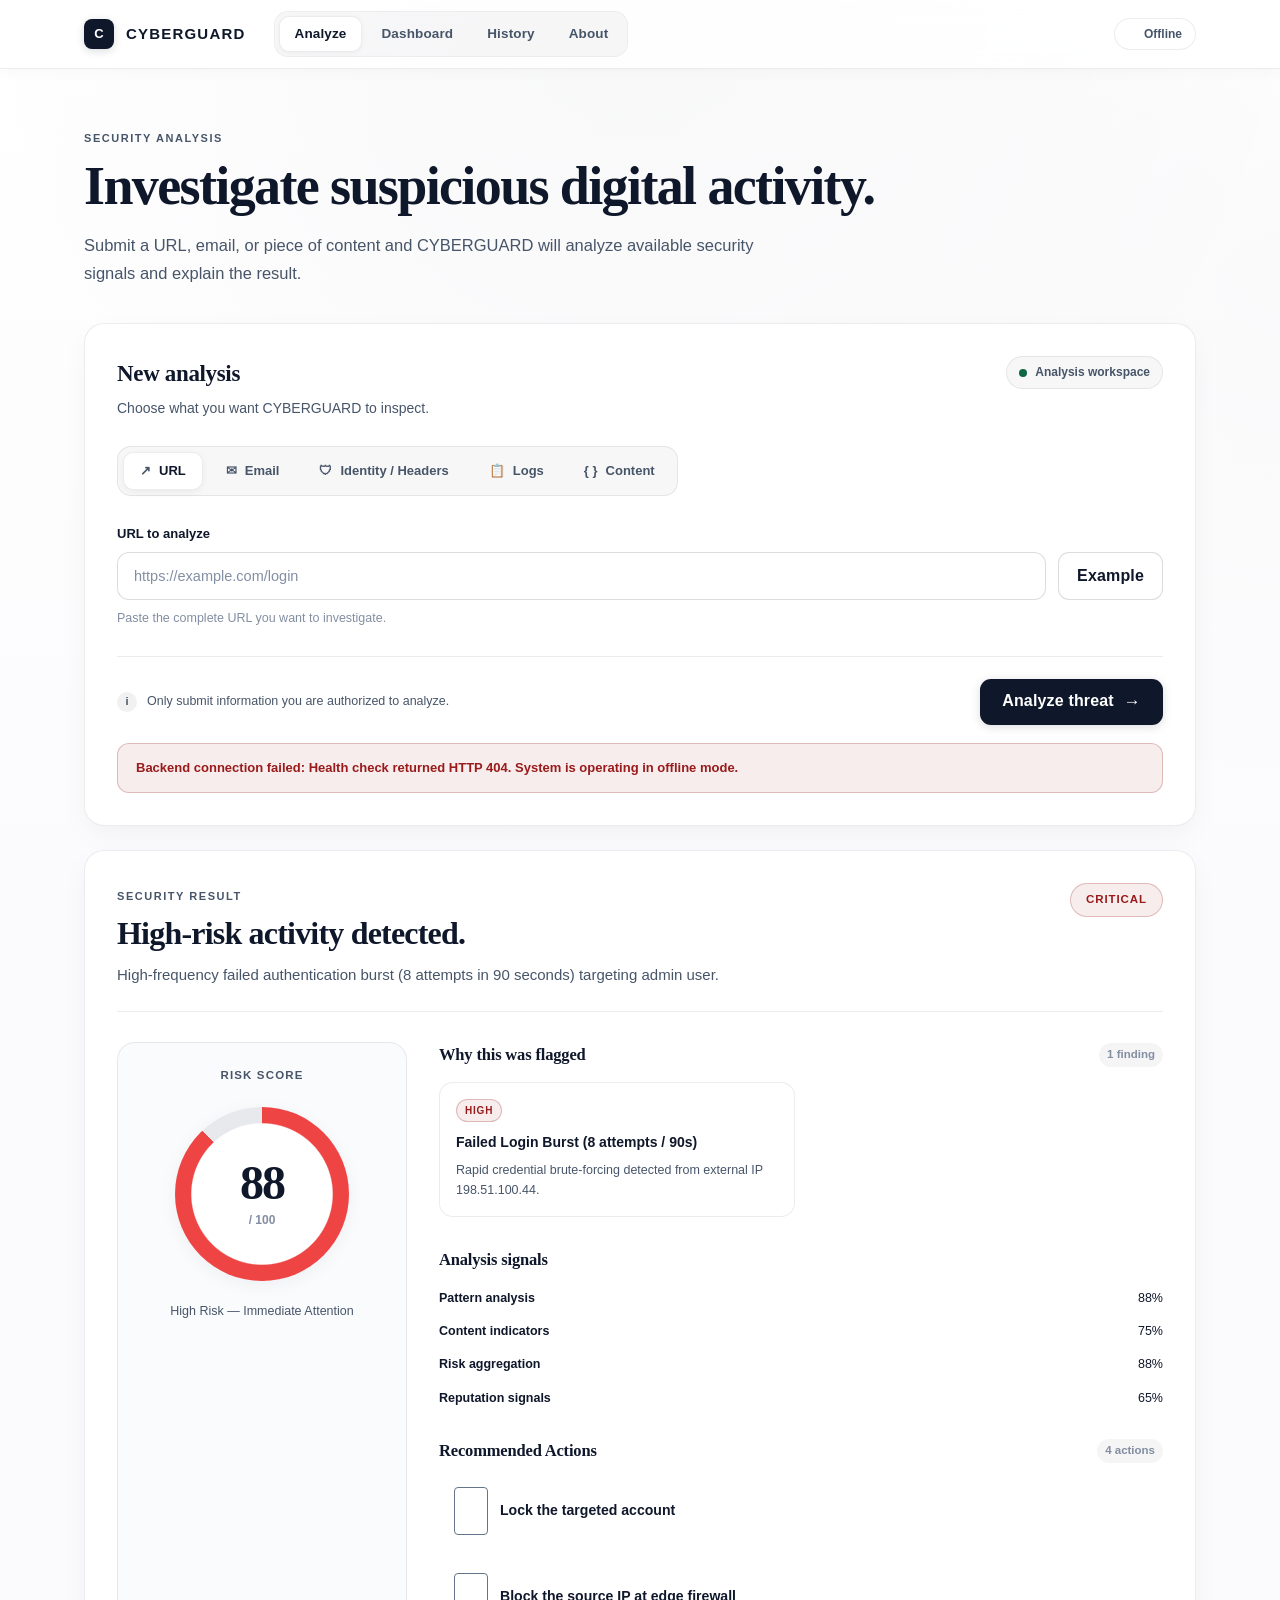
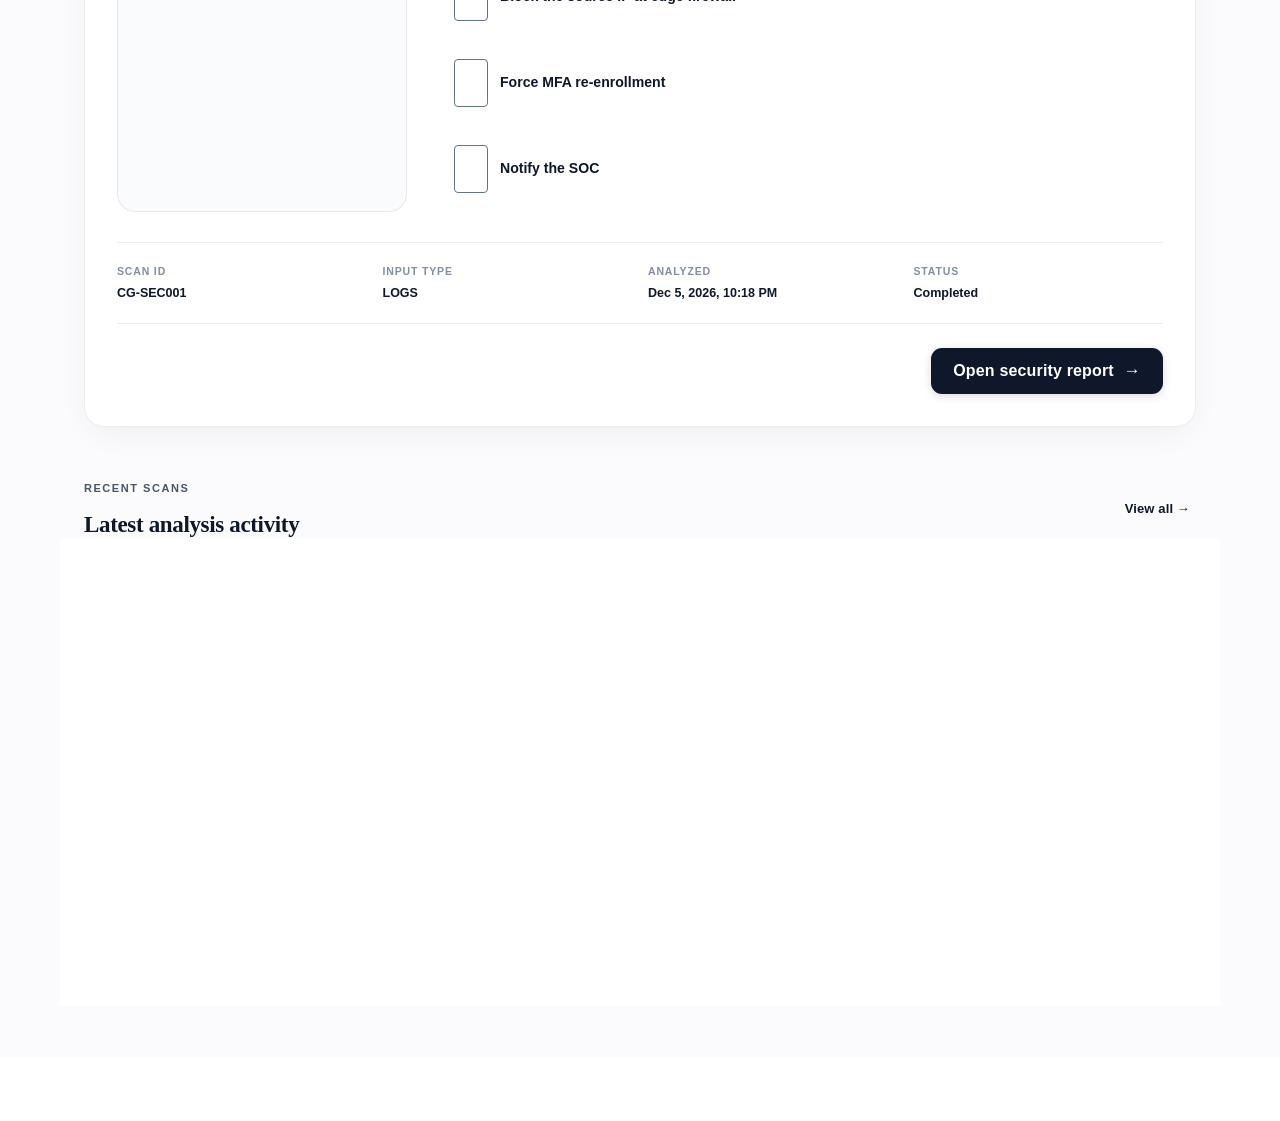
==== app/frontend/index.html @ dc45f5b2 "feat: expand command dashboard" ====
<!DOCTYPE html>
<html lang="en">
<head>
  <meta charset="UTF-8" />
  <meta name="viewport" content="width=device-width, initial-scale=1.0, viewport-fit=cover" />
  <meta
    name="description"
    content="CYBERGUARD - Analyze suspicious URLs, emails, and digital content."
  />
  <title>CYBERGUARD</title>
  <link rel="stylesheet" href="style.css" />
</head>

<body>
  <header class="topbar">
    <div class="topbar-inner">
      <button class="brand" data-view="analyze" type="button">
        <span class="brand-mark">C</span>
        <span>CYBERGUARD</span>
      </button>

      <nav class="nav">
        <button class="nav-link active" data-view="analyze" type="button">Analyze</button>
        <button class="nav-link" data-view="dashboard" type="button">Dashboard</button>
        <button class="nav-link" data-view="history" type="button">History</button>
        <button class="nav-link" data-view="about" type="button">About</button>
      </nav>

      <div class="system-state" id="connection-pill">
        <span class="state-dot" id="connection-dot"></span>
        <span id="connection-text">Online</span>
      </div>
    </div>
  </header>

  <main>
    <!-- ANALYZE VIEW -->
    <section id="view-analyze" class="view active-view">
      <div class="page-shell">

        <div class="intro">
          <div class="eyebrow">SECURITY ANALYSIS</div>
          <h1>Investigate suspicious digital activity.</h1>
          <p>
            Submit a URL, email, or piece of content and CYBERGUARD will
            analyze available security signals and explain the result.
          </p>
        </div>

        <section class="analysis-card">
          <div class="card-header">
            <div>
              <h2>New analysis</h2>
              <p>Choose what you want CYBERGUARD to inspect.</p>
            </div>

            <span class="secure-badge">
              <span class="mini-dot"></span>
              Analysis workspace
            </span>
          </div>

          <div class="mode-tabs" role="tablist" aria-label="Analysis modes">
            <button class="mode-tab active" data-mode="url" role="tab" aria-selected="true" aria-controls="panel-url" type="button" aria-label="URL analysis mode">
              <span class="tab-icon">↗</span>
              URL
            </button>

            <button class="mode-tab" data-mode="email" role="tab" aria-selected="false" aria-controls="panel-email" type="button" aria-label="Email analysis mode">
              <span class="tab-icon">✉</span>
              Email
            </button>

            <button class="mode-tab" data-mode="identity" role="tab" aria-selected="false" aria-controls="panel-identity" type="button" aria-label="Identity and headers analysis mode">
              <span class="tab-icon">🛡</span>
              Identity / Headers
            </button>

            <button class="mode-tab" data-mode="logs" role="tab" aria-selected="false" aria-controls="panel-logs" type="button" aria-label="Log analysis mode">
              <span class="tab-icon">📋</span>
              Logs
            </button>

            <button class="mode-tab" data-mode="content" role="tab" aria-selected="false" aria-controls="panel-content" type="button" aria-label="Content analysis mode">
              <span class="tab-icon">{ }</span>
              Content
            </button>
          </div>

          <!-- URL -->
          <div class="mode-panel active-panel" id="panel-url" role="tabpanel" aria-label="URL analysis panel">
            <label for="url-input">URL to analyze</label>
            <div class="input-row">
              <input
                id="url-input"
                type="url"
                placeholder="https://example.com/login"
                autocomplete="off"
              />
              <button id="sample-url" class="secondary-button" type="button" aria-label="Insert sample URL">
                Example
              </button>
            </div>
            <p class="field-help">
              Paste the complete URL you want to investigate.
            </p>
          </div>

          <!-- EMAIL -->
          <div class="mode-panel" id="panel-email" role="tabpanel" aria-label="Email analysis panel">
            <div class="form-grid">
              <div>
                <label for="email-sender">Sender</label>
                <input
                  id="email-sender"
                  type="text"
                  placeholder="sender@example.com"
                />
              </div>

              <div>
                <label for="email-subject">Subject</label>
                <input
                  id="email-subject"
                  type="text"
                  placeholder="Your account requires verification"
                />
              </div>
            </div>

            <div class="field-block">
              <label for="email-body">Email content</label>
              <textarea
                id="email-body"
                rows="9"
                placeholder="Paste the suspicious email content here..."
              ></textarea>
            </div>

            <p class="field-help">
              Do not submit sensitive information unless you are authorized to analyze it.
            </p>
          </div>

          <!-- IDENTITY / HEADERS -->
          <div class="mode-panel" id="panel-identity" role="tabpanel" aria-label="Identity and email header analysis panel">
            <div style="display: flex; justify-content: space-between; align-items: center; margin-bottom: 6px;">
              <label for="identity-input" style="margin: 0;">Raw Email Headers</label>
              <div style="display: flex; gap: 8px;">
                <button id="sample-identity-spoofed" class="secondary-button" style="padding: 4px 10px; font-size: 12px;" type="button">
                  Sample Spoofed
                </button>
                <button id="sample-identity-bec" class="secondary-button" style="padding: 4px 10px; font-size: 12px;" type="button">
                  Sample BEC
                </button>
              </div>
            </div>
            <textarea
              id="identity-input"
              rows="10"
              placeholder="Paste raw email header block (Received, Authentication-Results, From, Reply-To, etc.)..."
            ></textarea>
            <p class="field-help">
              Evaluates SPF/DKIM/DMARC alignment, display name spoofing, Reply-To diversion, free-webmail corporate roles, and relay hops.
            </p>
          </div>

          <!-- LOGS -->
          <div class="mode-panel" id="panel-logs" role="tabpanel" aria-label="Log analysis panel">
            <div style="display: flex; justify-content: space-between; align-items: center; margin-bottom: 6px;">
              <label for="logs-input" style="margin: 0;">Authentication or System Logs</label>
              <div style="display: flex; gap: 8px;">
                <button id="sample-logs-burst" class="secondary-button" style="padding: 4px 10px; font-size: 12px;" type="button">
                  Sample Failed Burst
                </button>
                <button id="sample-logs-spray" class="secondary-button" style="padding: 4px 10px; font-size: 12px;" type="button">
                  Sample Spray Attack
                </button>
              </div>
            </div>
            <textarea
              id="logs-input"
              rows="10"
              placeholder="Paste Linux auth.log lines, generic syslog, or structured JSON log events (up to 1MB)..."
            ></textarea>
            <p class="field-help">
              Detects brute-force bursts (>5 fails/5m), password spraying (>3 users/10m), impossible travel, off-hours access, new admin accounts, and SSH keys.
            </p>
          </div>

          <!-- CONTENT -->
          <div class="mode-panel" id="panel-content" role="tabpanel" aria-label="Content analysis panel">
            <label for="content-input">Content to analyze</label>
            <textarea
              id="content-input"
              rows="12"
              placeholder="Paste suspicious text, a message, or other content here..."
            ></textarea>
            <p class="field-help">
              CYBERGUARD evaluates content indicators, urgency, credentials, and embedded URLs.
            </p>
          </div>

          <div class="analysis-footer">
            <div class="privacy-note">
              <span class="privacy-icon">i</span>
              <span>Only submit information you are authorized to analyze.</span>
            </div>

            <button id="analyze-button" class="primary-button" type="button">
              <span>Analyze threat</span>
              <span class="button-arrow">→</span>
            </button>
          </div>

          <div id="error-box" class="error-box hidden"></div>
        </section>

        <!-- ANALYSIS PROGRESS -->
        <section id="progress-card" class="progress-card hidden">
          <div class="progress-header">
            <div>
              <div class="eyebrow">ANALYZING</div>
              <h2>CYBERGUARD is inspecting the input.</h2>
            </div>

            <span id="progress-time" class="progress-time">0.0s</span>
          </div>

          <div class="analysis-steps">
            <div class="analysis-step current" data-step="1">
              <span class="step-number">01</span>
              <div>
                <strong>Receive input</strong>
                <small>Preparing submitted data</small>
              </div>
              <span class="step-state">Working</span>
            </div>

            <div class="analysis-step" data-step="2">
              <span class="step-number">02</span>
              <div>
                <strong>Inspect signals</strong>
                <small>Checking available indicators</small>
              </div>
              <span class="step-state">Waiting</span>
            </div>

            <div class="analysis-step" data-step="3">
              <span class="step-number">03</span>
              <div>
                <strong>Assess risk</strong>
                <small>Combining analysis results</small>
              </div>
              <span class="step-state">Waiting</span>
            </div>

            <div class="analysis-step" data-step="4">
              <span class="step-number">04</span>
              <div>
                <strong>Prepare report</strong>
                <small>Generating the security summary</small>
              </div>
              <span class="step-state">Waiting</span>
            </div>
          </div>
        </section>

        <!-- RESULT -->
        <section id="result-card" class="result-card hidden">
          <div class="result-top">
            <div>
              <div class="eyebrow">SECURITY RESULT</div>
              <h2 id="result-title">Suspicious activity detected.</h2>
              <p id="result-summary"></p>
            </div>

            <div class="result-top-actions">
              <div id="result-badge" class="risk-badge"></div>
              <button id="export-report-btn" class="export-report-button hidden" type="button" title="Export one-page narrative report as .txt">
                <svg width="14" height="14" viewBox="0 0 24 24" fill="none" stroke="currentColor" stroke-width="2" stroke-linecap="round" stroke-linejoin="round" aria-hidden="true">
                  <path d="M21 15v4a2 2 0 0 1-2 2H5a2 2 0 0 1-2-2v-4"></path>
                  <polyline points="7 10 12 15 17 10"></polyline>
                  <line x1="12" y1="15" x2="12" y2="3"></line>
                </svg>
                <span>Export Report</span>
              </button>
            </div>
          </div>

          <div class="result-grid">
            <div class="score-panel">
              <div class="score-label">Risk score</div>

              <div class="score-ring" id="score-ring">
                <div class="score-center">
                  <strong id="result-score">0</strong>
                  <span>/ 100</span>
                </div>
              </div>

              <div class="score-caption" id="score-caption">
                Assessment generated from available signals.
              </div>
            </div>

            <div class="result-details">
              <div class="detail-section">
                <div class="section-heading">
                  <h3>Why this was flagged</h3>
                  <span id="finding-count">0 findings</span>
                </div>

                <div id="findings-list" class="findings-list"></div>
              </div>

              <div class="detail-section">
                <div class="section-heading">
                  <h3>Analysis signals</h3>
                </div>

                <div id="signals-list" class="signals-list"></div>
              </div>

              <!-- RESPONSE RECOMMENDATIONS PANEL -->
              <div class="detail-section response-recommendations-section">
                <div class="section-heading">
                  <h3>Recommended Actions</h3>
                  <span id="recommendations-count" class="pill-count">0 actions</span>
                </div>
                <div id="recommendations-list" class="recommendations-list"></div>
              </div>
            </div>
          </div>

          <div class="report-meta">
            <div>
              <span>Scan ID</span>
              <strong id="result-id">-</strong>
            </div>

            <div>
              <span>Input type</span>
              <strong id="result-type">-</strong>
            </div>

            <div>
              <span>Analyzed</span>
              <strong id="result-time">-</strong>
            </div>

            <div>
              <span>Status</span>
              <strong>Completed</strong>
            </div>
          </div>

          <div class="result-actions">
            <button id="new-analysis" class="secondary-button large-button" type="button">
              Analyze another
            </button>

            <button id="open-report" class="primary-button large-button" type="button">
              Open security report
              <span class="button-arrow">→</span>
            </button>
          </div>
        </section>

        <!-- REPORT -->
        <section id="report-card" class="report-card hidden">
          <div class="report-header">
            <div>
              <div class="eyebrow">SECURITY REPORT</div>
              <h2 id="report-heading">Analysis report</h2>
            </div>

            <div class="report-header-actions">
              <button id="close-report" class="secondary-button" type="button">
                Back to result
              </button>
              <button id="export-report-from-card" class="export-report-button" type="button" title="Download one-page report as .txt">
                <svg width="14" height="14" viewBox="0 0 24 24" fill="none" stroke="currentColor" stroke-width="2" stroke-linecap="round" stroke-linejoin="round" aria-hidden="true">
                  <path d="M21 15v4a2 2 0 0 1-2 2H5a2 2 0 0 1-2-2v-4"></path>
                  <polyline points="7 10 12 15 17 10"></polyline>
                  <line x1="12" y1="15" x2="12" y2="3"></line>
                </svg>
                <span>Export Report</span>
              </button>
            </div>
          </div>

          <div id="narrative-report-card" class="narrative-card hidden">
            <div class="narrative-card-header">
              <div>
                <div class="eyebrow">EXECUTIVE SUMMARY</div>
                <h3 class="narrative-title">One-Page Narrative Report</h3>
              </div>
              <span id="narrative-generated-by" class="provider-badge">AI Generated</span>
            </div>
            <pre id="narrative-report-body" class="narrative-body"></pre>
          </div>

          <div class="report-summary">
            <div class="report-status">
              <span id="report-status-dot"></span>
              <div>
                <strong id="report-classification">Suspicious</strong>
                <span id="report-status-text">Review the findings below.</span>
              </div>
            </div>

            <div class="report-score">
              <span>Risk score</span>
              <strong id="report-score">0 / 100</strong>
            </div>
          </div>

          <div class="report-content-grid">
            <div>
              <h3>Input under investigation</h3>
              <div id="report-target" class="target-box"></div>
            </div>

            <div>
              <h3>Security summary</h3>
              <p id="report-explanation" class="report-paragraph"></p>
            </div>
          </div>

          <div>
            <h3>Evidence</h3>
            <div id="report-evidence" class="report-evidence"></div>
          </div>

          <div>
            <h3>Scan details</h3>
            <div class="details-table">
              <div><span>Scan ID</span><strong id="report-id">-</strong></div>
              <div><span>Type</span><strong id="report-type">-</strong></div>
              <div><span>Time</span><strong id="report-time">-</strong></div>
              <div><span>Classification</span><strong id="report-classification-2">-</strong></div>
            </div>
          </div>
        </section>

        <!-- RECENT SCANS -->
        <section class="recent-section">
          <div class="section-heading">
            <div>
              <div class="eyebrow">RECENT SCANS</div>
              <h2>Latest analysis activity</h2>
            </div>

            <button class="text-button" data-view="history" type="button">
              View all →
            </button>
          </div>

          <div id="recent-scans" class="recent-list"></div>
        </section>

      </div>
    </section>

    <!-- COMMAND DASHBOARD VIEW -->
    <section id="view-dashboard" class="view">
      <div class="page-shell">
        <div class="intro">
          <div class="eyebrow">COMMAND CENTER</div>
          <h1>Security Operations & Command Dashboard</h1>
          <p>
            Real-time multi-vector telemetry, threat severity distribution, attack timeline, frequently targeted enterprise assets, and incident triage.
          </p>
        </div>

        <div id="dash-container" class="dash-container"></div>
      </div>
    </section>

    <!-- HISTORY VIEW -->
    <section id="view-history" class="view">
      <div class="page-shell">
        <div class="intro compact-intro">
          <div class="eyebrow">HISTORY</div>
          <h1>Previous security scans.</h1>
          <p>
            Review past analysis results and reopen individual security reports.
          </p>
        </div>

        <section class="history-card">
          <div class="history-toolbar">
            <div class="history-filters">
              <button class="filter-button active" data-filter="all" type="button">All</button>
              <button class="filter-button" data-filter="safe" type="button">Safe</button>
              <button class="filter-button" data-filter="suspicious" type="button">Suspicious</button>
              <button class="filter-button" data-filter="high" type="button">High risk</button>
            </div>
          </div>

          <div id="history-list" class="history-list"></div>
        </section>
      </div>
    </section>

    <!-- ABOUT VIEW -->
    <section id="view-about" class="view">
      <div class="page-shell">
        <div class="intro compact-intro">
          <div class="eyebrow">ABOUT CYBERGUARD</div>
          <h1>A practical interface for security analysis.</h1>
          <p>
            CYBERGUARD is designed to bring multiple security signals into one
            understandable analysis workflow.
          </p>
        </div>

        <section class="about-grid">
          <article class="about-card">
            <div class="about-number">01</div>
            <h2>Analyze</h2>
            <p>
              Submit a suspicious URL, email, or piece of digital content
              through the analysis workspace.
            </p>
          </article>

          <article class="about-card">
            <div class="about-number">02</div>
            <h2>Understand</h2>
            <p>
              Review the risk score, classification, findings, and supporting
              evidence instead of receiving a black-box verdict.
            </p>
          </article>

          <article class="about-card">
            <div class="about-number">03</div>
            <h2>Investigate</h2>
            <p>
              Open previous scans and security reports as the system grows
              toward richer threat intelligence and impersonation analysis.
            </p>
          </article>
        </section>

        <section class="architecture-card">
          <div>
            <div class="eyebrow">DESIGNED FOR EXTENSION</div>
            <h2>The frontend stays independent from the detection engine.</h2>
            <p>
              This interface is designed to consume structured analysis results
              from an API. Detection logic can evolve without rebuilding the UI.
            </p>
          </div>

          <div class="flow">
            <span>User</span>
            <b>→</b>
            <span>Frontend</span>
            <b>→</b>
            <span>API</span>
            <b>→</b>
            <span>Detection</span>
            <b>→</b>
            <span>Result</span>
          </div>
        </section>

        <section class="architecture-card" style="margin-top: 16px;">
          <div>
            <div class="eyebrow">RESOURCES & DEPLOYMENT LINKS</div>
            <h2>Live System & Deployment Access</h2>
            <p>
              Explore the source code, live GitHub Pages interface, local AI server endpoints, and interactive documentation.
            </p>
          </div>

          <div style="display: flex; flex-wrap: wrap; gap: 12px; margin-top: 20px;">
            <a href="https://github.com/ombharati/CYBERGUARD" target="_blank" rel="noopener noreferrer" class="primary-button" style="text-decoration: none;">
              <span>⭐ GitHub Repository</span>
            </a>
            <a href="https://ombharati.github.io/CYBERGUARD/" target="_blank" rel="noopener noreferrer" class="secondary-button" style="text-decoration: none; display: inline-flex; align-items: center; gap: 8px;">
              <span>🌐 GitHub Pages App</span>
            </a>
            <a href="https://apart-season-gods-stopping.trycloudflare.com" target="_blank" rel="noopener noreferrer" class="secondary-button" style="text-decoration: none; display: inline-flex; align-items: center; gap: 8px;">
              <span>⚡ Live AI Server Subdomain</span>
            </a>
            <a href="http://localhost:8000/docs" target="_blank" rel="noopener noreferrer" class="secondary-button" style="text-decoration: none; display: inline-flex; align-items: center; gap: 8px;">
              <span>📖 API Docs (Swagger)</span>
            </a>
          </div>
        </section>
      </div>
    </section>
  </main>

  <footer class="footer">
    <div class="footer-inner">
      <span>CYBERGUARD</span>
      <span>Security analysis interface</span>
    </div>
  </footer>

  <script src="js/store.js"></script>
  <script src="js/dashboard.js"></script>
  <script src="js/render.js"></script>
  <script src="js/scheduler.js"></script>
  <script src="script.js"></script>
</body>
</html>
---- app/frontend/style.css ----
/* ==========================================================================
   CYBERGUARD — Editorial Light Glassmorphism Design System
   White Background · Crisp Black Typography · Serif Headings · Frosted Glass
   ========================================================================== */

:root {
  /* Crisp Light Palette */
  --bg: #fbfbfd;
  --bg-subtle: #f3f4f8;
  --surface: rgba(255, 255, 255, 0.84);
  --surface-hover: rgba(255, 255, 255, 0.96);
  --surface-soft: rgba(244, 246, 250, 0.75);
  --surface-muted: rgba(235, 238, 245, 0.65);

  /* High-Contrast Black & Charcoal Typography */
  --text: #0f172a;
  --text-soft: #475569;
  --text-muted: #838ea2;

  /* Refined Glass Borders & Highlights */
  --border: rgba(15, 23, 42, 0.08);
  --border-strong: rgba(15, 23, 42, 0.15);
  --border-highlight: rgba(255, 255, 255, 0.95);

  /* Primary Brand: Crisp Obsidian / Charcoal */
  --primary: #0f172a;
  --primary-hover: #1e293b;
  --primary-soft: rgba(15, 23, 42, 0.05);

  /* Restrained, Dignified Security Tiers — WCAG AA (>= 4.5:1) compliant */
  --safe: #0f6844;
  --safe-soft: rgba(15, 104, 68, 0.08);
  --safe-border: rgba(15, 104, 68, 0.25);

  --warning: #854d0e;
  --warning-soft: rgba(133, 77, 14, 0.08);
  --warning-border: rgba(133, 77, 14, 0.25);

  --danger: #991b1b;
  --danger-soft: rgba(153, 27, 27, 0.08);
  --danger-border: rgba(153, 27, 27, 0.25);

  /* Glassmorphism & Shadow Tokens */
  --glass-blur: 18px;
  --shadow-sm: 0 4px 16px rgba(15, 23, 42, 0.03), inset 0 1px 0 var(--border-highlight);
  --shadow-md: 0 10px 30px -4px rgba(15, 23, 42, 0.05), 0 2px 6px -1px rgba(15, 23, 42, 0.02), inset 0 1px 0 var(--border-highlight);
  --shadow-lg: 0 20px 45px -8px rgba(15, 23, 42, 0.08), 0 4px 12px -2px rgba(15, 23, 42, 0.03), inset 0 1px 0 var(--border-highlight);

  --radius-sm: 8px;
  --radius-md: 14px;
  --radius-lg: 20px;
  --radius-pill: 9999px;

  --max-width: 1160px;

  /* Typography Stacks */
  --font-serif: "Newsreader", "Charter", "Georgia", "Cambria", "Times New Roman", Times, serif;
  --font-sans: Inter, -apple-system, BlinkMacSystemFont, "Segoe UI", Roboto, sans-serif;
  --font-mono: "SFMono-Regular", Consolas, "Liberation Mono", Menlo, Courier, monospace;
}

/* --------------------------------------------------------------------------
   RESET & FOUNDATIONS
   -------------------------------------------------------------------------- */

* {
  box-sizing: border-box;
}

html {
  scroll-behavior: smooth;
  color-scheme: light;
}

body {
  margin: 0;
  min-height: 100vh;
  background-color: var(--bg);
  background-image:
    radial-gradient(circle at 50% -5%, rgba(15, 23, 42, 0.03) 0%, transparent 60%),
    radial-gradient(circle at 100% 30%, rgba(15, 23, 42, 0.015) 0%, transparent 40%),
    linear-gradient(180deg, #ffffff 0%, #fbfbfd 100%);
  background-attachment: fixed;
  color: var(--text);
  font-family: var(--font-sans);
  line-height: 1.55;
  -webkit-font-smoothing: antialiased;
  -moz-osx-font-smoothing: grayscale;
}

/* Subtle Light Scrollbar */
::-webkit-scrollbar {
  width: 8px;
  height: 8px;
}

::-webkit-scrollbar-track {
  background: var(--bg);
}

::-webkit-scrollbar-thumb {
  background: rgba(15, 23, 42, 0.15);
  border-radius: var(--radius-pill);
}

::-webkit-scrollbar-thumb:hover {
  background: rgba(15, 23, 42, 0.28);
}

button,
input,
textarea {
  font: inherit;
  color: inherit;
}

button {
  cursor: pointer;
}

button:disabled {
  cursor: not-allowed;
  opacity: 0.6;
}

.hidden {
  display: none !important;
}

/* --------------------------------------------------------------------------
   HEADER & TOPBAR (FROSTED GLASS NAVIGATION)
   -------------------------------------------------------------------------- */

.topbar {
  position: sticky;
  top: 0;
  z-index: 100;
  background: rgba(255, 255, 255, 0.82);
  border-bottom: 1px solid var(--border);
  backdrop-filter: blur(var(--glass-blur));
  -webkit-backdrop-filter: blur(var(--glass-blur));
  box-shadow: 0 2px 14px rgba(15, 23, 42, 0.03);
  transition: border-color 0.2s ease, background 0.2s ease;
}

.topbar-inner {
  max-width: var(--max-width);
  height: 68px;
  margin: 0 auto;
  padding: 0 24px;
  display: flex;
  align-items: center;
  gap: 28px;
}

.brand {
  display: inline-flex;
  align-items: center;
  gap: 12px;
  border: 0;
  background: transparent;
  padding: 0;
  color: var(--text);
  font-weight: 800;
  letter-spacing: 0.08em;
  font-size: 15px;
  transition: transform 0.2s ease, opacity 0.2s ease;
}

.brand:hover {
  transform: translateY(-1px);
}

.brand-mark {
  width: 30px;
  height: 30px;
  display: grid;
  place-items: center;
  border-radius: 8px;
  background: #0f172a;
  color: #ffffff;
  font-size: 13px;
  font-weight: 900;
  letter-spacing: 0;
  box-shadow: 0 2px 8px rgba(15, 23, 42, 0.15);
}

.nav {
  display: flex;
  align-items: center;
  gap: 4px;
  background: rgba(15, 23, 42, 0.03);
  padding: 4px;
  border-radius: var(--radius-md);
  border: 1px solid rgba(15, 23, 42, 0.04);
}

.nav-link {
  border: 0;
  background: transparent;
  color: var(--text-soft);
  padding: 7px 15px;
  border-radius: 10px;
  font-size: 13.5px;
  font-weight: 600;
  letter-spacing: 0.01em;
  transition: background 0.2s ease, color 0.2s ease, box-shadow 0.2s ease;
}

.nav-link:hover {
  background: rgba(255, 255, 255, 0.6);
  color: var(--text);
}

.nav-link.active {
  background: #ffffff;
  color: var(--text);
  border: 1px solid var(--border);
  box-shadow: 0 1px 4px rgba(15, 23, 42, 0.05);
}

.system-state {
  margin-left: auto;
  display: inline-flex;
  align-items: center;
  gap: 8px;
  padding: 6px 13px;
  border-radius: var(--radius-pill);
  border: 1px solid var(--border);
  background: rgba(255, 255, 255, 0.7);
  backdrop-filter: blur(8px);
  color: var(--text-soft);
  font-size: 12px;
  font-weight: 600;
}

.state-dot,
.mini-dot {
  width: 8px;
  height: 8px;
  border-radius: 50%;
  background: var(--safe);
  transition: background-color 0.2s ease;
}

.state-dot.online {
  background: var(--safe);
}

.state-dot.reconnecting {
  background: var(--warning);
}

.state-dot.offline {
  background: var(--high);
}

/* --------------------------------------------------------------------------
   PAGE SHELL & EDITORIAL TYPOGRAPHY
   -------------------------------------------------------------------------- */

.page-shell {
  max-width: var(--max-width);
  margin: 0 auto;
  padding: 56px 24px 80px;
}

.intro {
  max-width: 800px;
  margin-bottom: 36px;
  animation: fadeSlideDown 0.35s ease-out;
}

.compact-intro {
  margin-bottom: 28px;
}

.eyebrow {
  margin-bottom: 10px;
  color: var(--text-soft);
  font-size: 11px;
  font-weight: 800;
  letter-spacing: 0.14em;
  text-transform: uppercase;
  display: inline-flex;
  align-items: center;
  gap: 6px;
}

.intro h1 {
  margin: 0;
  color: var(--text);
  font-family: var(--font-serif);
  font-size: clamp(34px, 4.8vw, 54px);
  line-height: 1.08;
  letter-spacing: -0.03em;
  font-weight: 700;
}

.intro p {
  max-width: 720px;
  margin: 16px 0 0;
  color: var(--text-soft);
  font-size: 16.5px;
  line-height: 1.7;
  font-weight: 400;
}

/* --------------------------------------------------------------------------
   GLASSMORPHISM CONTAINER CARDS (FROSTED WHITE GLASS)
   -------------------------------------------------------------------------- */

.analysis-card,
.progress-card,
.result-card,
.report-card,
.history-card,
.about-card,
.architecture-card {
  position: relative;
  background: var(--surface);
  border: 1px solid var(--border);
  border-radius: var(--radius-lg);
  box-shadow: var(--shadow-md);
  backdrop-filter: blur(var(--glass-blur));
  -webkit-backdrop-filter: blur(var(--glass-blur));
  overflow: hidden;
  transition: border-color 0.2s ease, box-shadow 0.2s ease, transform 0.2s ease;
}

.analysis-card::before,
.progress-card::before,
.result-card::before,
.report-card::before,
.history-card::before,
.architecture-card::before {
  content: "";
  position: absolute;
  top: 0;
  left: 0;
  right: 0;
  height: 1px;
  background: linear-gradient(90deg, transparent 0%, rgba(255, 255, 255, 0.95) 50%, transparent 100%);
  pointer-events: none;
}

.analysis-card {
  padding: 32px;
  animation: cardEntrance 0.3s ease-out;
}

.card-header,
.progress-header,
.report-header,
.section-heading {
  display: flex;
  align-items: flex-start;
  justify-content: space-between;
  gap: 20px;
}

.card-header h2,
.progress-header h2,
.report-header h2,
.recent-section h2,
.history-card h2,
.about-card h2,
.architecture-card h2 {
  margin: 0;
  font-family: var(--font-serif);
  font-size: 23px;
  font-weight: 700;
  letter-spacing: -0.015em;
  color: var(--text);
}

.card-header p {
  margin: 6px 0 0;
  color: var(--text-soft);
  font-size: 14px;
}

.secure-badge {
  display: inline-flex;
  align-items: center;
  gap: 8px;
  padding: 6px 12px;
  border: 1px solid var(--border);
  border-radius: var(--radius-pill);
  background: rgba(15, 23, 42, 0.03);
  color: var(--text-soft);
  font-size: 12px;
  font-weight: 600;
}

/* --------------------------------------------------------------------------
   MODE TABS (URL, EMAIL, CONTENT)
   -------------------------------------------------------------------------- */

.mode-tabs {
  display: flex;
  gap: 6px;
  margin-top: 26px;
  padding: 5px;
  width: fit-content;
  border: 1px solid var(--border);
  border-radius: var(--radius-md);
  background: rgba(15, 23, 42, 0.03);
  backdrop-filter: blur(10px);
}

.mode-tab {
  display: inline-flex;
  align-items: center;
  gap: 8px;
  border: 1px solid transparent;
  border-radius: 10px;
  background: transparent;
  padding: 8px 16px;
  color: var(--text-soft);
  font-size: 13px;
  font-weight: 650;
  transition: color 0.18s ease, background 0.18s ease, border-color 0.18s ease;
}

.mode-tab:hover {
  color: var(--text);
  background: rgba(255, 255, 255, 0.6);
}

.mode-tab.active {
  background: #ffffff;
  border-color: var(--border);
  color: var(--text);
  box-shadow: 0 2px 8px rgba(15, 23, 42, 0.06);
}

.tab-icon {
  font-size: 13px;
  color: var(--text-soft);
  font-weight: 800;
}

/* --------------------------------------------------------------------------
   FORM INPUTS & CONTROLS
   -------------------------------------------------------------------------- */

.mode-panel {
  display: none;
  padding-top: 28px;
}

.mode-panel.active-panel {
  display: block;
  animation: fadeIn 0.25s ease-out;
}

label {
  display: block;
  margin-bottom: 8px;
  color: var(--text);
  font-size: 13px;
  font-weight: 700;
}

input,
textarea {
  width: 100%;
  border: 1px solid var(--border-strong);
  border-radius: 12px;
  background: rgba(255, 255, 255, 0.9);
  color: var(--text);
  outline: none;
  font-family: inherit;
  transition:
    border-color 0.2s ease,
    box-shadow 0.2s ease,
    background 0.2s ease;
}

input {
  min-height: 48px;
  padding: 0 16px;
  font-size: 14.5px;
}

textarea {
  padding: 14px 16px;
  resize: vertical;
  font-size: 14px;
  line-height: 1.65;
}

input::placeholder,
textarea::placeholder {
  color: var(--text-muted);
}

input:focus,
textarea:focus {
  background: #ffffff;
  border-color: #0f172a;
  box-shadow: 0 0 0 3px rgba(15, 23, 42, 0.08);
}

.input-row {
  display: flex;
  gap: 12px;
}

.input-row input {
  flex: 1;
}

.field-help {
  margin: 9px 0 0;
  color: var(--text-muted);
  font-size: 12.5px;
  line-height: 1.5;
}

.form-grid {
  display: grid;
  grid-template-columns: 1fr 1fr;
  gap: 16px;
}

.field-block {
  margin-top: 18px;
}

/* --------------------------------------------------------------------------
   BUTTONS (CRISP SOLID BLACK & GLASS SECONDARY)
   -------------------------------------------------------------------------- */

.primary-button,
.secondary-button,
.text-button {
  border: 0;
  font-weight: 700;
  letter-spacing: 0.01em;
  transition:
    transform 0.18s ease,
    background 0.2s ease,
    box-shadow 0.2s ease,
    border-color 0.2s ease;
}

.primary-button {
  display: inline-flex;
  align-items: center;
  justify-content: center;
  gap: 10px;
  min-height: 46px;
  padding: 0 22px;
  border-radius: 11px;
  background: #0f172a;
  color: #ffffff;
  box-shadow: 0 2px 10px rgba(15, 23, 42, 0.15);
}

.primary-button:hover {
  background: #1e293b;
  transform: translateY(-1px);
  box-shadow: 0 6px 18px rgba(15, 23, 42, 0.2);
}

.primary-button:active {
  transform: translateY(0);
}

.secondary-button {
  display: inline-flex;
  align-items: center;
  justify-content: center;
  gap: 8px;
  min-height: 46px;
  padding: 0 18px;
  border: 1px solid var(--border-strong);
  border-radius: 11px;
  background: rgba(255, 255, 255, 0.8);
  color: var(--text);
  backdrop-filter: blur(8px);
}

.secondary-button:hover {
  background: #ffffff;
  border-color: rgba(15, 23, 42, 0.25);
  box-shadow: 0 2px 8px rgba(15, 23, 42, 0.05);
}

.secondary-button:active {
  transform: translateY(0);
}

.large-button {
  min-width: 180px;
}

.text-button {
  padding: 4px 6px;
  background: transparent;
  color: var(--text);
  font-size: 13px;
  font-weight: 700;
}

.text-button:hover {
  text-decoration: underline;
}

.button-arrow {
  font-size: 17px;
  transition: transform 0.2s ease;
}

.primary-button:hover .button-arrow {
  transform: translateX(3px);
}

/* --------------------------------------------------------------------------
   ANALYSIS CARD FOOTER & NOTIFICATIONS
   -------------------------------------------------------------------------- */

.analysis-footer {
  display: flex;
  align-items: center;
  justify-content: space-between;
  gap: 20px;
  margin-top: 28px;
  padding-top: 22px;
  border-top: 1px solid var(--border);
}

.privacy-note {
  display: flex;
  align-items: center;
  gap: 10px;
  color: var(--text-soft);
  font-size: 12.5px;
}

.privacy-icon {
  width: 20px;
  height: 20px;
  display: grid;
  place-items: center;
  border-radius: 50%;
  background: rgba(15, 23, 42, 0.06);
  color: var(--text-soft);
  font-size: 11px;
  font-weight: 800;
}

.error-box {
  margin-top: 18px;
  padding: 14px 18px;
  border: 1px solid var(--danger-border);
  border-radius: 12px;
  background: var(--danger-soft);
  color: var(--danger);
  font-size: 13px;
  font-weight: 600;
}

/* --------------------------------------------------------------------------
   PROGRESS CARD (LIVE SCANNING)
   -------------------------------------------------------------------------- */

.progress-card {
  margin-top: 24px;
  padding: 28px;
  animation: cardEntrance 0.3s ease-out;
}

.progress-time {
  color: var(--text-soft);
  font-family: var(--font-mono);
  font-size: 13px;
  font-weight: 700;
  padding: 4px 10px;
  border-radius: var(--radius-sm);
  background: rgba(15, 23, 42, 0.04);
  border: 1px solid var(--border);
}

.analysis-steps {
  display: grid;
  grid-template-columns: repeat(4, 1fr);
  gap: 14px;
  margin-top: 26px;
}

.analysis-step {
  min-height: 125px;
  padding: 18px;
  border: 1px solid var(--border);
  border-radius: var(--radius-md);
  background: rgba(248, 249, 252, 0.7);
  display: flex;
  flex-direction: column;
  justify-content: space-between;
  transition: border-color 0.2s ease, background 0.2s ease;
}

.analysis-step.current {
  background: #ffffff;
  border-color: #0f172a;
  box-shadow: 0 4px 14px rgba(15, 23, 42, 0.06);
}

.analysis-step.completed {
  background: rgba(20, 125, 85, 0.04);
  border-color: var(--safe-border);
}

.step-number {
  color: var(--text-muted);
  font-family: var(--font-mono);
  font-size: 11px;
  font-weight: 700;
}

.current .step-number {
  color: var(--text);
}

.analysis-step strong {
  display: block;
  margin-top: 8px;
  font-size: 14px;
  color: var(--text);
}

.analysis-step small {
  display: block;
  margin-top: 3px;
  color: var(--text-soft);
  font-size: 11.5px;
}

.step-state {
  color: var(--text-muted);
  font-size: 11px;
  font-weight: 700;
  text-transform: uppercase;
  letter-spacing: 0.04em;
}

.current .step-state {
  color: var(--text);
}

/* --------------------------------------------------------------------------
   RESULT CARD & SCORE VISUALIZATION
   -------------------------------------------------------------------------- */

.result-card {
  margin-top: 24px;
  padding: 32px;
  animation: cardEntrance 0.35s ease-out;
}

.result-top {
  display: flex;
  align-items: flex-start;
  justify-content: space-between;
  gap: 24px;
  padding-bottom: 24px;
  border-bottom: 1px solid var(--border);
}

.result-top h2 {
  margin: 0;
  font-family: var(--font-serif);
  font-size: 32px;
  line-height: 1.15;
  letter-spacing: -0.025em;
  color: var(--text);
}

.result-top p {
  max-width: 720px;
  margin: 10px 0 0;
  color: var(--text-soft);
  font-size: 15px;
  line-height: 1.7;
}

.risk-badge {
  display: inline-flex;
  align-items: center;
  padding: 7px 15px;
  border-radius: var(--radius-pill);
  font-size: 11.5px;
  font-weight: 800;
  letter-spacing: 0.08em;
  text-transform: uppercase;
  white-space: nowrap;
}

.risk-safe {
  background: var(--safe-soft);
  color: var(--safe);
  border: 1px solid var(--safe-border);
}

.risk-suspicious {
  background: var(--warning-soft);
  color: var(--warning);
  border: 1px solid var(--warning-border);
}

.risk-high {
  background: var(--danger-soft);
  color: var(--danger);
  border: 1px solid var(--danger-border);
}

.result-top-actions {
  display: flex;
  align-items: center;
  gap: 12px;
  flex-shrink: 0;
}

.report-header-actions {
  display: flex;
  align-items: center;
  gap: 12px;
  flex-shrink: 0;
}

.export-report-button {
  display: inline-flex;
  align-items: center;
  gap: 8px;
  padding: 8px 16px;
  background: rgba(255, 255, 255, 0.9);
  border: 1px solid var(--border);
  border-radius: var(--radius-pill);
  color: var(--text);
  font-family: var(--font-sans);
  font-size: 13px;
  font-weight: 600;
  text-decoration: none;
  cursor: pointer;
  box-shadow: var(--shadow-sm);
  backdrop-filter: blur(8px);
  -webkit-backdrop-filter: blur(8px);
  transition: all 0.2s ease;
  white-space: nowrap;
}

.export-report-button svg {
  color: var(--text-soft);
  transition: transform 0.2s ease, color 0.2s ease;
}

.export-report-button:hover {
  background: #ffffff;
  border-color: var(--border-strong);
  box-shadow: var(--shadow-md);
  transform: translateY(-1px);
}

.export-report-button:hover svg {
  color: var(--text);
  transform: translateY(1px);
}

.export-report-button:active {
  transform: translateY(0) scale(0.98);
}

/* Narrative Report Preview Card */
.narrative-card {
  margin: 24px 0 16px;
  padding: 24px;
  background: rgba(255, 255, 255, 0.72);
  border: 1px solid var(--border);
  border-radius: var(--radius-md);
  box-shadow: var(--shadow-sm);
}

.narrative-card-header {
  display: flex;
  align-items: center;
  justify-content: space-between;
  gap: 16px;
  padding-bottom: 16px;
  border-bottom: 1px solid var(--border);
  margin-bottom: 16px;
}

.narrative-title {
  margin: 4px 0 0;
  font-family: var(--font-serif);
  font-size: 20px;
  color: var(--text);
}

.provider-badge {
  display: inline-flex;
  align-items: center;
  padding: 4px 10px;
  background: var(--surface-tint);
  border: 1px solid var(--border);
  border-radius: var(--radius-pill);
  font-size: 11px;
  font-weight: 600;
  color: var(--text-soft);
  text-transform: uppercase;
  letter-spacing: 0.05em;
}

.narrative-body {
  margin: 0;
  padding: 16px;
  background: #ffffff;
  border: 1px solid var(--border);
  border-radius: 10px;
  font-family: var(--font-sans);
  font-size: 13.5px;
  line-height: 1.7;
  color: var(--text);
  white-space: pre-wrap;
  word-break: break-word;
  max-height: 500px;
  overflow-y: auto;
}

.result-grid {
  display: grid;
  grid-template-columns: 290px 1fr;
  gap: 32px;
  padding: 30px 0;
}

.score-panel {
  display: flex;
  flex-direction: column;
  align-items: center;
  padding: 24px;
  border: 1px solid var(--border);
  border-radius: 18px;
  background: rgba(248, 249, 252, 0.7);
}

.score-label {
  margin-bottom: 22px;
  color: var(--text-soft);
  font-size: 11.5px;
  font-weight: 750;
  text-transform: uppercase;
  letter-spacing: 0.1em;
}

.score-ring {
  width: 174px;
  height: 174px;
  display: grid;
  place-items: center;
  border-radius: 50%;
  background:
    radial-gradient(
      circle,
      #ffffff 57%,
      transparent 58%
    ),
    conic-gradient(
      var(--score-color, var(--warning)) var(--score-deg, 0deg),
      rgba(15, 23, 42, 0.08) 0deg
    );
  box-shadow: 0 4px 18px rgba(15, 23, 42, 0.05);
}

.score-center {
  display: flex;
  flex-direction: column;
  align-items: center;
  color: var(--text);
}

.score-center strong {
  font-family: var(--font-serif);
  font-size: 48px;
  line-height: 1;
  letter-spacing: -0.04em;
  font-weight: 800;
}

.score-center span {
  margin-top: 4px;
  color: var(--text-muted);
  font-size: 12px;
  font-weight: 600;
}

.score-caption {
  margin-top: 20px;
  color: var(--text-soft);
  font-size: 12.5px;
  line-height: 1.6;
  text-align: center;
}

/* --------------------------------------------------------------------------
   FINDINGS & TELEMETRY SIGNALS
   -------------------------------------------------------------------------- */

.detail-section + .detail-section {
  margin-top: 30px;
}

.section-heading {
  align-items: center;
}

.section-heading h3,
.report-content-grid h3,
.report-card > div > h3 {
  margin: 0;
  font-family: var(--font-serif);
  font-size: 16.5px;
  font-weight: 700;
  letter-spacing: -0.01em;
  color: var(--text);
}

.section-heading > span {
  color: var(--text-muted);
  font-size: 11.5px;
  font-weight: 650;
  padding: 3px 8px;
  background: rgba(15, 23, 42, 0.04);
  border-radius: var(--radius-pill);
}

.findings-list {
  display: grid;
  grid-template-columns: 1fr 1fr;
  gap: 12px;
  margin-top: 14px;
}

.finding {
  padding: 16px;
  border: 1px solid var(--border);
  border-radius: var(--radius-md);
  background: rgba(255, 255, 255, 0.7);
  transition: transform 0.2s ease, border-color 0.2s ease, box-shadow 0.2s ease;
}

.finding:hover {
  transform: translateY(-1px);
  background: #ffffff;
  border-color: var(--border-strong);
  box-shadow: 0 4px 14px rgba(15, 23, 42, 0.04);
}

.finding-top {
  display: flex;
  align-items: center;
  justify-content: space-between;
  gap: 10px;
}

.finding-severity {
  font-size: 10px;
  font-weight: 800;
  letter-spacing: 0.08em;
  text-transform: uppercase;
  padding: 3px 8px;
  border-radius: var(--radius-pill);
}

.severity-high {
  color: var(--danger);
  background: var(--danger-soft);
  border: 1px solid var(--danger-border);
}

.severity-medium {
  color: var(--warning);
  background: var(--warning-soft);
  border: 1px solid var(--warning-border);
}

.severity-low {
  color: var(--text-soft);
  background: rgba(15, 23, 42, 0.05);
  border: 1px solid var(--border);
}

.finding h4 {
  margin: 10px 0 6px;
  font-size: 14px;
  font-weight: 700;
  color: var(--text);
}

.finding p {
  margin: 0;
  color: var(--text-soft);
  font-size: 12.5px;
  line-height: 1.6;
}

.signals-list {
  display: grid;
  gap: 14px;
  margin-top: 16px;
}

.signal-row {
  display: grid;
  grid-template-columns: minmax(160px, 1fr) 2fr auto;
  align-items: center;
  gap: 14px;
  font-size: 12.5px;
}

.signal-name {
  color: var(--text);
  font-weight: 650;
}

.signal-track {
  height: 7px;
  overflow: hidden;
  border-radius: var(--radius-pill);
  background: rgba(15, 23, 42, 0.07);
}

.signal-fill {
  height: 100%;
  border-radius: inherit;
  background: #0f172a;
  transition: width 0.6s cubic-bezier(0.16, 1, 0.3, 1);
}

.signal-value {
  color: var(--text-soft);
  font-family: var(--font-mono);
  font-size: 11.5px;
  font-weight: 650;
}

.report-meta {
  display: grid;
  grid-template-columns: repeat(4, 1fr);
  gap: 16px;
  padding: 20px 0;
  border-top: 1px solid var(--border);
  border-bottom: 1px solid var(--border);
}

.report-meta div {
  display: flex;
  flex-direction: column;
  gap: 5px;
}

.report-meta span {
  color: var(--text-muted);
  font-size: 10.5px;
  font-weight: 700;
  letter-spacing: 0.08em;
  text-transform: uppercase;
}

.report-meta strong {
  overflow: hidden;
  text-overflow: ellipsis;
  white-space: nowrap;
  font-size: 12.5px;
  color: var(--text);
}

.result-actions {
  display: flex;
  justify-content: flex-end;
  gap: 12px;
  padding-top: 24px;
}

/* --------------------------------------------------------------------------
   SECURITY REPORT (EXPANDED VIEW)
   -------------------------------------------------------------------------- */

.report-card {
  margin-top: 24px;
  padding: 32px;
  animation: cardEntrance 0.3s ease-out;
}

.report-summary {
  display: flex;
  align-items: center;
  justify-content: space-between;
  margin: 24px 0;
  padding: 20px;
  border: 1px solid var(--border);
  border-radius: var(--radius-md);
  background: rgba(248, 249, 252, 0.7);
}

.report-status {
  display: flex;
  align-items: center;
  gap: 14px;
}

#report-status-dot {
  width: 12px;
  height: 12px;
  border-radius: 50%;
  background: var(--warning);
}

.report-status strong,
.report-status span {
  display: block;
}

.report-status strong {
  font-family: var(--font-serif);
  font-size: 16px;
  color: var(--text);
}

.report-status span {
  margin-top: 2px;
  color: var(--text-soft);
  font-size: 12.5px;
}

.report-score {
  text-align: right;
}

.report-score span {
  display: block;
  color: var(--text-muted);
  font-size: 11px;
  text-transform: uppercase;
  letter-spacing: 0.06em;
}

.report-score strong {
  display: block;
  margin-top: 2px;
  font-family: var(--font-serif);
  font-size: 22px;
  font-weight: 700;
  color: var(--text);
}

.report-content-grid {
  display: grid;
  grid-template-columns: 1fr 1fr;
  gap: 24px;
  margin-bottom: 28px;
}

.report-content-grid > div,
.report-card > div {
  margin-top: 22px;
}

.target-box {
  min-height: 100px;
  margin-top: 12px;
  padding: 16px;
  border: 1px solid var(--border);
  border-radius: var(--radius-md);
  background: #ffffff;
  color: var(--text);
  font-family: var(--font-mono);
  font-size: 12.5px;
  line-height: 1.65;
  overflow-wrap: anywhere;
}

.report-paragraph {
  margin: 12px 0 0;
  color: var(--text-soft);
  font-size: 14px;
  line-height: 1.75;
}

.report-evidence {
  display: grid;
  grid-template-columns: 1fr 1fr;
  gap: 12px;
  margin-top: 14px;
}

.report-evidence-item {
  padding: 16px;
  border: 1px solid var(--border);
  border-radius: var(--radius-md);
  background: rgba(255, 255, 255, 0.7);
}

.report-evidence-item strong {
  display: block;
  margin-bottom: 6px;
  font-size: 13.5px;
  color: var(--text);
}

.report-evidence-item p {
  margin: 0;
  color: var(--text-soft);
  font-size: 12.5px;
  line-height: 1.6;
}

.details-table {
  margin-top: 14px;
  border: 1px solid var(--border);
  border-radius: var(--radius-md);
  overflow: hidden;
  background: #ffffff;
}

.details-table > div {
  display: flex;
  align-items: center;
  justify-content: space-between;
  padding: 13px 18px;
  border-bottom: 1px solid var(--border);
}

.details-table > div:last-child {
  border-bottom: 0;
}

.details-table span {
  color: var(--text-muted);
  font-size: 12.5px;
}

.details-table strong {
  font-size: 12.5px;
  color: var(--text);
}

/* --------------------------------------------------------------------------
   RECENT SCANS & DASHBOARD STREAM
   -------------------------------------------------------------------------- */

.recent-section {
  margin-top: 48px;
}

.recent-list {
  display: grid;
  gap: 10px;
  margin-top: 16px;
}

.recent-item {
  display: grid;
  grid-template-columns: 1fr auto auto auto;
  align-items: center;
  gap: 20px;
  padding: 16px 20px;
  border: 1px solid var(--border);
  border-radius: var(--radius-md);
  background: var(--surface);
  backdrop-filter: blur(var(--glass-blur));
  -webkit-backdrop-filter: blur(var(--glass-blur));
  box-shadow: var(--shadow-sm);
  transition: transform 0.2s ease, border-color 0.2s ease, box-shadow 0.2s ease;
}

.recent-item:hover {
  transform: translateY(-1px);
  background: var(--surface-hover);
  border-color: var(--border-strong);
  box-shadow: 0 6px 20px rgba(15, 23, 42, 0.05);
}

.recent-main strong,
.recent-main span {
  display: block;
}

.recent-main strong {
  font-size: 13.5px;
  color: var(--text);
  overflow: hidden;
  text-overflow: ellipsis;
  white-space: nowrap;
}

.recent-main span {
  margin-top: 3px;
  color: var(--text-muted);
  font-size: 11.5px;
}

.status-label {
  font-size: 11px;
  font-weight: 800;
  text-transform: uppercase;
  letter-spacing: 0.05em;
  padding: 4px 10px;
  border-radius: var(--radius-pill);
}

.score-small {
  font-family: var(--font-mono);
  font-size: 13px;
  font-weight: 750;
  color: var(--text);
}

.open-report-button {
  border: 0;
  background: transparent;
  color: var(--text);
  font-size: 12.5px;
  font-weight: 750;
  cursor: pointer;
  transition: opacity 0.15s ease, transform 0.15s ease;
}

.open-report-button:hover {
  opacity: 0.7;
  transform: translateX(2px);
}

/* --------------------------------------------------------------------------
   HISTORY VIEW
   -------------------------------------------------------------------------- */

.history-card {
  padding: 28px;
}

.history-toolbar {
  padding-bottom: 20px;
  border-bottom: 1px solid var(--border);
}

.history-filters {
  display: flex;
  flex-wrap: wrap;
  gap: 8px;
}

.filter-button {
  padding: 8px 15px;
  border: 1px solid var(--border);
  border-radius: 9px;
  background: rgba(255, 255, 255, 0.7);
  color: var(--text-soft);
  font-size: 12.5px;
  font-weight: 650;
  transition: background 0.18s ease, color 0.18s ease, border-color 0.18s ease;
}

.filter-button:hover {
  background: #ffffff;
  color: var(--text);
}

.filter-button.active {
  background: #0f172a;
  color: #ffffff;
  border-color: #0f172a;
}

.history-list {
  display: grid;
}

.history-row {
  display: grid;
  grid-template-columns: minmax(0, 1fr) 110px 95px 125px 110px;
  align-items: center;
  gap: 20px;
  padding: 16px 4px;
  border-bottom: 1px solid var(--border);
  transition: background 0.15s ease;
}

.history-row:hover {
  background: rgba(15, 23, 42, 0.015);
}

.history-row:last-child {
  border-bottom: 0;
}

.history-target strong,
.history-target span {
  display: block;
}

.history-target strong {
  overflow: hidden;
  text-overflow: ellipsis;
  white-space: nowrap;
  font-size: 13.5px;
  color: var(--text);
}

.history-target span {
  margin-top: 3px;
  color: var(--text-muted);
  font-size: 11.5px;
}

.history-cell-label {
  color: var(--text-muted);
  font-size: 11.5px;
}

.history-action {
  justify-self: end;
  border: 0;
  background: transparent;
  color: var(--text);
  font-size: 12.5px;
  font-weight: 750;
}

.history-action:hover {
  text-decoration: underline;
}

/* --------------------------------------------------------------------------
   ABOUT VIEW & EXTENSION GRID
   -------------------------------------------------------------------------- */

.about-grid {
  display: grid;
  grid-template-columns: repeat(3, 1fr);
  gap: 16px;
}

.about-card {
  padding: 26px;
  border: 1px solid var(--border);
  border-radius: var(--radius-lg);
  background: var(--surface);
  box-shadow: var(--shadow-sm);
  backdrop-filter: blur(var(--glass-blur));
  -webkit-backdrop-filter: blur(var(--glass-blur));
  transition: transform 0.2s ease, border-color 0.2s ease, box-shadow 0.2s ease;
}

.about-card:hover {
  transform: translateY(-2px);
  border-color: var(--border-strong);
  box-shadow: var(--shadow-md);
}

.about-number {
  color: var(--text-soft);
  font-family: var(--font-mono);
  font-size: 12px;
  font-weight: 850;
  letter-spacing: 0.05em;
}

.about-card h2 {
  margin-top: 16px;
  font-size: 19px;
}

.about-card p {
  margin: 10px 0 0;
  color: var(--text-soft);
  font-size: 14px;
  line-height: 1.7;
}

.architecture-card {
  margin-top: 20px;
  padding: 28px;
}

.architecture-card p {
  max-width: 720px;
  margin: 8px 0 0;
  color: var(--text-soft);
  font-size: 14px;
  line-height: 1.7;
}

.flow {
  display: flex;
  flex-wrap: wrap;
  align-items: center;
  gap: 12px;
  margin-top: 24px;
  padding: 16px 20px;
  border: 1px solid var(--border);
  border-radius: var(--radius-md);
  background: rgba(248, 249, 252, 0.7);
}

.flow span {
  padding: 8px 14px;
  border: 1px solid var(--border);
  border-radius: 9px;
  background: #ffffff;
  font-size: 12.5px;
  font-weight: 700;
  color: var(--text);
  box-shadow: 0 1px 3px rgba(15, 23, 42, 0.04);
}

.flow b {
  color: var(--text-muted);
  font-size: 14px;
}

/* --------------------------------------------------------------------------
   FOOTER
   -------------------------------------------------------------------------- */

.footer {
  border-top: 1px solid var(--border);
  background: rgba(255, 255, 255, 0.85);
  backdrop-filter: blur(12px);
}

.footer-inner {
  max-width: var(--max-width);
  margin: 0 auto;
  padding: 22px 24px;
  display: flex;
  justify-content: space-between;
  gap: 20px;
  color: var(--text-muted);
  font-size: 12px;
}

/* --------------------------------------------------------------------------
   VIEW ROUTING & TRANSITIONS
   -------------------------------------------------------------------------- */

.view {
  display: none;
}

.view.active-view {
  display: block;
  animation: viewFadeIn 0.25s ease-out;
}

@keyframes viewFadeIn {
  from {
    opacity: 0;
    transform: translateY(5px);
  }
  to {
    opacity: 1;
    transform: translateY(0);
  }
}

@keyframes cardEntrance {
  from {
    opacity: 0;
    transform: translateY(8px);
  }
  to {
    opacity: 1;
    transform: translateY(0);
  }
}

@keyframes fadeIn {
  from {
    opacity: 0;
  }
  to {
    opacity: 1;
  }
}

@keyframes fadeSlideDown {
  from {
    opacity: 0;
    transform: translateY(-6px);
  }
  to {
    opacity: 1;
    transform: translateY(0);
  }
}

/* --------------------------------------------------------------------------
   RESPONSIVE DESIGN (DESKTOP, TABLET, MOBILE)
   -------------------------------------------------------------------------- */

/* Global Mobile Foundations */
@media (hover: none) and (pointer: coarse) {
  button,
  .mode-tab,
  .nav-link,
  .filter-button {
    -webkit-tap-highlight-color: transparent;
    touch-action: manipulation;
  }

  button:active,
  .mode-tab:active,
  .nav-link:active,
  .filter-button:active {
    transform: scale(0.97);
  }
}

/* Tablets and Small Desktops (<= 900px) */
@media (max-width: 900px) {
  .topbar-inner {
    gap: 16px;
  }

  .analysis-steps {
    grid-template-columns: 1fr 1fr;
  }

  .result-grid {
    grid-template-columns: 1fr;
  }

  .score-panel {
    align-items: center;
  }

  .score-ring {
    align-self: center;
  }

  .report-meta {
    grid-template-columns: repeat(2, 1fr);
  }

  .history-row {
    grid-template-columns: minmax(0, 1fr) 95px 90px;
  }

  .history-row > :nth-child(4),
  .history-row > :nth-child(5) {
    display: none;
  }
}

/* Standard Mobile Viewports (<= 700px) */
@media (max-width: 700px) {
  /* Sticky Topbar & Mobile Nav */
  .topbar {
    padding-top: env(safe-area-inset-top, 0px);
  }

  .topbar-inner {
    height: auto;
    min-height: 56px;
    padding: 10px 14px 12px;
    flex-wrap: wrap;
    row-gap: 8px;
  }

  .brand {
    font-size: 14.5px;
    gap: 10px;
  }

  .brand-mark {
    width: 28px;
    height: 28px;
    font-size: 12px;
  }

  .system-state {
    font-size: 11px;
    padding: 4px 10px;
    gap: 6px;
  }

  .nav {
    width: 100%;
    order: 3;
    display: grid;
    grid-template-columns: repeat(3, 1fr);
    padding: 3px;
    gap: 3px;
    margin-top: 4px;
    background: rgba(15, 23, 42, 0.04);
  }

  .nav-link {
    display: flex;
    align-items: center;
    justify-content: center;
    text-align: center;
    padding: 8px 6px;
    font-size: 13px;
    min-height: 40px;
    border-radius: 8px;
  }

  /* Page Shell & Safe Insets */
  .page-shell {
    padding-top: 20px;
    padding-bottom: max(56px, calc(env(safe-area-inset-bottom, 0px) + 36px));
    padding-left: max(12px, env(safe-area-inset-left, 0px));
    padding-right: max(12px, env(safe-area-inset-right, 0px));
  }

  /* Headings & Editorial Typography */
  .intro {
    margin-bottom: 22px;
  }

  .eyebrow {
    font-size: 10.5px;
    margin-bottom: 8px;
  }

  .intro h1 {
    font-size: clamp(26px, 7vw, 36px);
    line-height: 1.12;
    letter-spacing: -0.025em;
  }

  .intro p {
    font-size: 14.5px;
    line-height: 1.6;
    margin-top: 10px;
  }

  /* Card Containers */
  .analysis-card,
  .progress-card,
  .result-card,
  .report-card,
  .history-card,
  .architecture-card {
    border-radius: 16px;
    padding: 18px 14px;
    margin-top: 16px;
  }

  .card-header,
  .progress-header,
  .report-header,
  .result-top {
    flex-direction: column;
    align-items: flex-start;
    gap: 12px;
  }

  .result-top-actions,
  .report-header-actions {
    width: 100%;
    display: flex;
    align-items: center;
    justify-content: space-between;
    gap: 8px;
  }

  .card-header h2,
  .progress-header h2,
  .history-card h2,
  .about-card h2 {
    font-size: 20px;
  }

  .card-header p {
    font-size: 13px;
  }

  .secure-badge {
    align-self: flex-start;
    font-size: 11px;
    padding: 4px 10px;
  }

  /* Mode Tabs (URL, Email, Content Segmented Control) */
  .mode-tabs {
    width: 100%;
    display: grid;
    grid-template-columns: repeat(3, 1fr);
    gap: 4px;
    padding: 4px;
    margin-top: 18px;
    border-radius: 12px;
  }

  .mode-tab {
    display: flex;
    align-items: center;
    justify-content: center;
    padding: 10px 4px;
    font-size: 12.5px;
    min-height: 42px;
    gap: 6px;
    border-radius: 9px;
  }

  .mode-panel {
    padding-top: 20px;
  }

  /* Form Inputs (16px font-size to prevent iOS Safari auto-zoom) */
  input,
  textarea {
    font-size: 16px !important;
    min-height: 48px;
    padding: 0 14px;
    border-radius: 11px;
  }

  textarea {
    padding: 12px 14px;
    min-height: 120px;
    line-height: 1.55;
  }

  .input-row {
    flex-direction: column;
    gap: 8px;
  }

  #sample-url {
    width: 100%;
    min-height: 42px;
    justify-content: center;
    border-radius: 10px;
  }

  .field-help {
    font-size: 12px;
    margin-top: 7px;
  }

  .form-grid {
    grid-template-columns: 1fr;
    gap: 14px;
  }

  .field-block {
    margin-top: 14px;
  }

  /* Footer & Action Buttons */
  .analysis-footer {
    flex-direction: column;
    align-items: stretch;
    gap: 12px;
    margin-top: 20px;
  }

  .privacy-note {
    font-size: 12px;
    line-height: 1.5;
  }

  .primary-button,
  .secondary-button {
    width: 100%;
    min-height: 50px;
    font-size: 14.5px;
    border-radius: 12px;
    justify-content: center;
  }

  /* Progress Card */
  .analysis-steps {
    grid-template-columns: 1fr;
    gap: 8px;
  }

  .analysis-step {
    padding: 12px 14px;
    border-radius: 10px;
  }

  .progress-time {
    font-size: 12px;
    padding: 4px 10px;
  }

  /* Result Card on Mobile */
  #result-title {
    font-size: 21px;
    line-height: 1.22;
  }

  #result-summary {
    font-size: 13.5px;
    line-height: 1.6;
    margin-top: 6px;
    word-break: break-word;
  }

  #result-badge {
    align-self: flex-start;
    font-size: 11px;
    padding: 5px 12px;
  }

  .result-grid {
    grid-template-columns: 1fr;
    gap: 18px;
    padding: 20px 0 0;
  }

  .score-panel {
    padding: 18px 14px;
    border-radius: 14px;
  }

  .score-label {
    margin-bottom: 14px;
    font-size: 11px;
  }

  .score-ring {
    width: 152px;
    height: 152px;
  }

  .score-center strong {
    font-size: 42px;
  }

  .score-caption {
    margin-top: 14px;
    font-size: 12px;
  }

  /* Findings List */
  .findings-list {
    grid-template-columns: 1fr;
    gap: 10px;
  }

  .finding {
    padding: 14px 12px;
    border-radius: 12px;
  }

  .finding h4 {
    font-size: 13.5px;
    line-height: 1.4;
    word-break: break-word;
  }

  .finding p {
    font-size: 12px;
    line-height: 1.55;
    word-break: break-word;
  }

  /* Signals List */
  .signals-list {
    gap: 12px;
  }

  .signal-row {
    grid-template-columns: 1fr auto;
    row-gap: 6px;
    font-size: 12px;
  }

  .signal-track {
    grid-column: 1 / -1;
    grid-row: 2;
    height: 6px;
  }

  /* Report Meta (2x2 Grid) */
  .report-meta {
    grid-template-columns: 1fr 1fr;
    gap: 12px;
    padding: 14px 0;
  }

  .report-meta div {
    gap: 3px;
  }

  .report-meta span {
    font-size: 10px;
  }

  .report-meta strong {
    font-size: 12px;
  }

  .result-actions {
    flex-direction: column;
    gap: 10px;
    padding-top: 18px;
  }

  /* Recent Scans Stream on Mobile */
  .recent-section {
    margin-top: 36px;
  }

  .recent-header {
    display: flex;
    justify-content: space-between;
    align-items: center;
  }

  .recent-header h2 {
    font-size: 19px;
  }

  .recent-item {
    display: grid;
    grid-template-columns: auto auto 1fr;
    grid-template-rows: auto auto;
    align-items: center;
    gap: 8px 10px;
    padding: 14px 12px;
    border-radius: 12px;
  }

  .recent-main {
    grid-column: 1 / -1;
  }

  .recent-main strong {
    font-size: 13px;
    max-width: 100%;
    word-break: break-all;
  }

  .recent-main span {
    font-size: 11px;
    margin-top: 2px;
  }

  .recent-item .status-label {
    grid-column: 1;
    grid-row: 2;
    justify-self: start;
    font-size: 10px;
    padding: 3px 8px;
  }

  .recent-item .score-small {
    grid-column: 2;
    grid-row: 2;
    font-size: 12px;
    justify-self: start;
  }

  .recent-item .open-report-button {
    grid-column: 3;
    grid-row: 2;
    font-size: 12px;
    justify-self: end;
  }

  /* History Table-to-Card Transformation on Mobile */
  .history-card {
    padding: 16px 12px;
    border-radius: 14px;
  }

  .history-toolbar {
    padding-bottom: 14px;
  }

  .history-filters {
    display: flex;
    gap: 6px;
    overflow-x: auto;
    flex-wrap: nowrap;
    padding-bottom: 6px;
    scrollbar-width: none;
    -webkit-overflow-scrolling: touch;
  }

  .history-filters::-webkit-scrollbar {
    display: none;
  }

  .filter-button {
    flex-shrink: 0;
    padding: 7px 12px;
    font-size: 12px;
    border-radius: 8px;
  }

  .history-row {
    display: grid;
    grid-template-columns: auto auto 1fr auto;
    grid-template-rows: auto auto;
    align-items: center;
    gap: 8px 10px;
    padding: 12px 10px;
    border: 1px solid var(--border);
    border-radius: 10px;
    margin-bottom: 8px;
    background: rgba(255, 255, 255, 0.65);
  }

  .history-row > :nth-child(4),
  .history-row > :nth-child(5) {
    display: block;
  }

  .history-target {
    grid-column: 1 / -1;
  }

  .history-target strong {
    font-size: 13px;
    max-width: 100%;
    word-break: break-all;
  }

  .history-target span {
    font-size: 11px;
    margin-top: 2px;
  }

  .history-cell-label {
    grid-column: 1;
    grid-row: 2;
    font-size: 11px;
    font-weight: 700;
    text-transform: uppercase;
  }

  .history-row .status-label {
    grid-column: 2;
    grid-row: 2;
    font-size: 10px;
    padding: 2px 7px;
  }

  .history-row .score-small {
    grid-column: 3;
    grid-row: 2;
    font-size: 12px;
  }

  .history-action {
    grid-column: 4;
    grid-row: 2;
    justify-self: end;
    font-size: 12px;
    padding: 4px 0;
  }

  /* Expanded Report Card */
  .report-card {
    padding: 18px 14px;
  }

  .report-summary {
    flex-direction: column;
    align-items: flex-start;
    gap: 12px;
    padding: 14px;
    margin: 16px 0;
  }

  .report-score {
    text-align: left;
  }

  .report-content-grid,
  .report-evidence {
    grid-template-columns: 1fr;
    gap: 12px;
  }

  .target-box {
    font-size: 11.5px;
    padding: 12px;
    max-height: 120px;
    overflow-y: auto;
  }

  .report-evidence-item {
    padding: 12px;
  }

  .about-grid {
    grid-template-columns: 1fr;
    gap: 12px;
  }

  .about-card {
    padding: 18px 14px;
    border-radius: 14px;
  }

  .footer-inner {
    flex-direction: column;
    align-items: flex-start;
    gap: 10px;
    padding: 20px 14px;
  }
}

/* Extra-Compact Screen Optimization (<= 360px) */
@media (max-width: 360px) {
  .intro h1 {
    font-size: 23px;
  }

  .mode-tab {
    font-size: 11.5px;
    padding: 8px 2px;
    gap: 4px;
  }

  .score-ring {
    width: 136px;
    height: 136px;
  }

  .score-center strong {
    font-size: 36px;
  }

  .nav-link {
    font-size: 12px;
    padding: 6px 4px;
  }

  .primary-button {
    font-size: 13.5px;
  }
}

/* --------------------------------------------------------------------------
   ACCESSIBILITY: VISIBLE FOCUS RING
   -------------------------------------------------------------------------- */

:focus-visible {
  outline: 2px solid #2563eb !important;
  outline-offset: 3px !important;
  box-shadow: 0 0 0 4px rgba(37, 99, 235, 0.25) !important;
}

button:focus-visible,
a:focus-visible,
input:focus-visible,
textarea:focus-visible,
select:focus-visible {
  outline: 2px solid #2563eb !important;
  outline-offset: 3px !important;
  box-shadow: 0 0 0 4px rgba(37, 99, 235, 0.25) !important;
}

/* --------------------------------------------------------------------------
   ACCESSIBILITY: PREFERS REDUCED MOTION
   -------------------------------------------------------------------------- */

@media (prefers-reduced-motion: reduce) {
  *,
  *::before,
  *::after {
    animation: none !important;
    transition: none !important;
  }
}

/* --------------------------------------------------------------------------
   RESPONSE RECOMMENDATIONS PANEL
   -------------------------------------------------------------------------- */

.response-recommendations-section {
  margin-top: 18px;
}

.recommendations-list {
  display: flex;
  flex-direction: column;
  gap: 8px;
  margin-top: 12px;
}

.recommendation-item {
  display: flex;
  align-items: center;
  gap: 12px;
  padding: 10px 14px;
  border-radius: 8px;
  background: rgba(255, 255, 255, 0.03);
  border: 1px solid rgba(255, 255, 255, 0.08);
  font-size: 0.88rem;
  color: var(--text, #f1f5f9);
  cursor: pointer;
  transition: all 0.2s ease;
}

.recommendation-item:hover {
  background: rgba(255, 255, 255, 0.06);
  border-color: rgba(255, 255, 255, 0.16);
}

.rec-checkbox {
  appearance: none;
  -webkit-appearance: none;
  width: 17px;
  height: 17px;
  border: 1.5px solid #64748b;
  border-radius: 4px;
  background: transparent;
  display: inline-grid;
  place-content: center;
  cursor: pointer;
  flex-shrink: 0;
  margin: 0;
  transition: all 0.15s ease;
}

.rec-checkbox:hover {
  border-color: #06b6d4;
}

.rec-checkbox:checked {
  background: #06b6d4;
  border-color: #06b6d4;
}

.rec-checkbox:checked::after {
  content: "";
  width: 4px;
  height: 8px;
  border: solid #040810;
  border-width: 0 2px 2px 0;
  transform: rotate(45deg);
  margin-top: -2px;
}

.rec-checkbox:checked + .rec-text {
  text-decoration: line-through;
  opacity: 0.55;
}

.rec-text {
  line-height: 1.4;
  user-select: none;
}

/* --------------------------------------------------------------------------
   COMMAND DASHBOARD & STITCH-INSPIRED VISUALIZATIONS
   -------------------------------------------------------------------------- */

.dash-container {
  display: flex;
  flex-direction: column;
  gap: 24px;
  margin-top: 24px;
}

.dash-card {
  background: rgba(16, 22, 34, 0.75);
  border: 1px solid rgba(255, 255, 255, 0.08);
  border-radius: 14px;
  padding: 22px;
  backdrop-filter: blur(14px);
  -webkit-backdrop-filter: blur(14px);
  box-shadow: 0 10px 30px -10px rgba(0, 0, 0, 0.5);
  position: relative;
  overflow: hidden;
  transition: border-color 0.2s ease, box-shadow 0.2s ease;
}

.dash-card:hover {
  border-color: rgba(255, 255, 255, 0.14);
}

.dash-card-header {
  display: flex;
  justify-content: space-between;
  align-items: flex-start;
  margin-bottom: 18px;
}

.dash-card-header h3 {
  font-size: 1.05rem;
  font-weight: 600;
  color: #f8fafc;
  margin: 0;
}

.dash-card-sub {
  font-size: 0.8rem;
  color: #64748b;
  margin: 4px 0 0 0;
}

.dash-tag {
  font-size: 0.72rem;
  font-weight: 600;
  text-transform: uppercase;
  letter-spacing: 0.05em;
  padding: 3px 8px;
  border-radius: 4px;
  background: rgba(6, 182, 212, 0.12);
  color: #22d3ee;
  border: 1px solid rgba(6, 182, 212, 0.25);
}

/* --- KPI Grid --- */
.dash-kpi-grid {
  display: grid;
  grid-template-columns: repeat(auto-fit, minmax(220px, 1fr));
  gap: 16px;
}

.kpi-card {
  display: flex;
  flex-direction: column;
  justify-content: space-between;
  min-height: 120px;
}

.kpi-header {
  display: flex;
  justify-content: space-between;
  align-items: center;
  margin-bottom: 8px;
}

.kpi-title {
  font-size: 0.74rem;
  font-weight: 700;
  letter-spacing: 0.08em;
  color: #64748b;
  text-transform: uppercase;
}

.kpi-delta-pill {
  font-size: 0.72rem;
  font-weight: 600;
  padding: 2px 7px;
  border-radius: 9999px;
}

.kpi-delta-pill.positive {
  background: rgba(16, 185, 129, 0.15);
  color: #34d399;
}

.kpi-delta-pill.negative {
  background: rgba(239, 68, 68, 0.15);
  color: #f87171;
}

.kpi-delta-pill.neutral {
  background: rgba(148, 163, 184, 0.15);
  color: #cbd5e1;
}

.kpi-delta-pill.accent {
  background: rgba(6, 182, 212, 0.15);
  color: #22d3ee;
}

.kpi-val {
  font-size: 2.1rem;
  font-weight: 700;
  color: #f8fafc;
  line-height: 1.1;
  margin-bottom: 6px;
}

.kpi-val small {
  font-size: 1rem;
  color: #64748b;
  font-weight: 400;
}

.kpi-val.text-danger {
  color: #f87171;
}

.kpi-val.text-safe {
  color: #34d399;
}

.kpi-desc {
  font-size: 0.78rem;
  color: #64748b;
  line-height: 1.35;
}

/* --- Primary Charts Grid --- */
.dash-charts-grid {
  display: grid;
  grid-template-columns: 1fr 1fr;
  gap: 20px;
}

@media (max-width: 900px) {
  .dash-charts-grid {
    grid-template-columns: 1fr;
  }
}

.dash-donut-layout {
  display: flex;
  align-items: center;
  justify-content: space-around;
  gap: 20px;
  padding: 10px 0;
}

.donut-svg-wrap {
  width: 150px;
  height: 150px;
  flex-shrink: 0;
}

.dash-donut-svg {
  width: 100%;
  height: 100%;
  transform: rotate(-90deg);
}

.dash-donut-svg text {
  transform: rotate(90deg);
  transform-origin: 75px 75px;
}

.donut-slice {
  transition: stroke-dasharray 0.4s ease;
}

.dash-legend-list {
  display: flex;
  flex-direction: column;
  gap: 10px;
  flex: 1;
}

.dash-legend-item {
  display: flex;
  align-items: center;
  gap: 10px;
  font-size: 0.85rem;
}

.dash-legend-dot {
  width: 10px;
  height: 10px;
  border-radius: 50%;
  flex-shrink: 0;
}

.dash-legend-label {
  color: #cbd5e1;
  flex: 1;
}

.dash-legend-val {
  font-weight: 600;
  color: #f8fafc;
}

.dash-legend-val small {
  font-weight: 400;
  color: #64748b;
}

/* Histogram */
.dash-histogram-wrap {
  width: 100%;
  padding-top: 6px;
}

.dash-hist-svg {
  width: 100%;
  max-height: 150px;
  overflow: visible;
}

/* --- Timeline Grid --- */
.dash-timeline-grid {
  display: grid;
  grid-template-columns: 1.4fr 1fr;
  gap: 20px;
}

@media (max-width: 960px) {
  .dash-timeline-grid {
    grid-template-columns: 1fr;
  }
}

.dash-timeline-svg-wrap {
  width: 100%;
  padding-top: 10px;
}

.dash-timeline-svg {
  width: 100%;
  height: 140px;
  overflow: visible;
}

.timeline-dot {
  cursor: pointer;
  transition: r 0.15s ease;
}

.timeline-dot:hover {
  r: 7px;
}

/* Targeted Services */
.dash-targets-list {
  display: flex;
  flex-direction: column;
  gap: 12px;
}

.dash-target-row {
  display: flex;
  flex-direction: column;
  gap: 5px;
}

.dash-target-meta {
  display: flex;
  justify-content: space-between;
  align-items: center;
  font-size: 0.82rem;
}

.dash-target-name {
  color: #cbd5e1;
  font-family: monospace;
}

.dash-target-badge {
  font-size: 0.72rem;
  padding: 2px 7px;
  border-radius: 4px;
}

.badge-danger {
  background: rgba(239, 68, 68, 0.15);
  color: #f87171;
}

.badge-warning {
  background: rgba(245, 158, 11, 0.15);
  color: #fbbf24;
}

.badge-safe {
  background: rgba(16, 185, 129, 0.15);
  color: #34d399;
}

.dash-target-bar-bg {
  width: 100%;
  height: 6px;
  background: rgba(255, 255, 255, 0.05);
  border-radius: 9999px;
  overflow: hidden;
}

.dash-target-bar-fill {
  height: 100%;
  background: linear-gradient(90deg, #06b6d4, #22d3ee);
  border-radius: 9999px;
  transition: width 0.3s ease;
}

/* --- Ops Grid --- */
.dash-ops-grid {
  display: grid;
  grid-template-columns: 1fr 1.3fr;
  gap: 20px;
}

@media (max-width: 960px) {
  .dash-ops-grid {
    grid-template-columns: 1fr;
  }
}

.dash-actions-container {
  display: flex;
  flex-direction: column;
  gap: 10px;
}

.dash-action-item {
  display: flex;
  align-items: flex-start;
  gap: 12px;
  padding: 11px 14px;
  border-radius: 8px;
  background: rgba(255, 255, 255, 0.03);
  border: 1px solid rgba(255, 255, 255, 0.07);
  cursor: pointer;
  transition: all 0.2s ease;
}

.dash-action-item:hover {
  background: rgba(255, 255, 255, 0.06);
  border-color: rgba(255, 255, 255, 0.14);
}

.dash-action-body {
  display: flex;
  flex-direction: column;
  gap: 3px;
  flex: 1;
}

.dash-action-text {
  font-size: 0.85rem;
  color: #f1f5f9;
  line-height: 1.35;
}

.dash-action-pill {
  font-size: 0.72rem;
  color: #94a3b8;
}

/* Incident Table */
.dash-table-wrap {
  overflow-x: auto;
}

.dash-incident-table {
  width: 100%;
  border-collapse: collapse;
  font-size: 0.82rem;
  text-align: left;
}

.dash-incident-table th {
  padding: 10px 12px;
  font-size: 0.72rem;
  font-weight: 700;
  text-transform: uppercase;
  letter-spacing: 0.06em;
  color: #64748b;
  border-bottom: 1px solid rgba(255, 255, 255, 0.08);
}

.dash-incident-table td {
  padding: 12px;
  border-bottom: 1px solid rgba(255, 255, 255, 0.04);
  color: #cbd5e1;
  vertical-align: middle;
}

.dash-td-id code {
  color: #22d3ee;
  font-size: 0.82rem;
}

.dash-type-tag {
  font-size: 0.72rem;
  padding: 2px 6px;
  border-radius: 4px;
  background: rgba(255, 255, 255, 0.06);
  color: #94a3b8;
}

.dash-sev-pill {
  font-size: 0.72rem;
  font-weight: 600;
  padding: 2px 8px;
  border-radius: 9999px;
  display: inline-block;
}

.pill-critical {
  background: rgba(239, 68, 68, 0.2);
  color: #ef4444;
  border: 1px solid rgba(239, 68, 68, 0.35);
}

.pill-high {
  background: rgba(249, 115, 22, 0.2);
  color: #f97316;
  border: 1px solid rgba(249, 115, 22, 0.35);
}

.pill-medium {
  background: rgba(245, 158, 11, 0.2);
  color: #f59e0b;
  border: 1px solid rgba(245, 158, 11, 0.35);
}

.pill-low {
  background: rgba(20, 184, 166, 0.2);
  color: #14b8a6;
  border: 1px solid rgba(20, 184, 166, 0.35);
}

.pill-safe {
  background: rgba(16, 185, 129, 0.2);
  color: #10b981;
  border: 1px solid rgba(16, 185, 129, 0.35);
}

.dash-status-select {
  padding: 4px 8px;
  border-radius: 6px;
  background: #0f172a;
  color: #f8fafc;
  border: 1px solid rgba(255, 255, 255, 0.12);
  font-size: 0.78rem;
  cursor: pointer;
}

.dash-inspect-btn {
  padding: 4px 10px;
  border-radius: 6px;
  background: transparent;
  color: #22d3ee;
  border: 1px solid rgba(6, 182, 212, 0.3);
  font-size: 0.78rem;
  cursor: pointer;
  transition: all 0.15s ease;
}

.dash-inspect-btn:hover {
  background: rgba(6, 182, 212, 0.15);
  border-color: #06b6d4;
}

.dash-subnote {
  font-size: 0.8rem;
  color: #64748b;
  font-style: italic;
  padding: 8px 0;
}
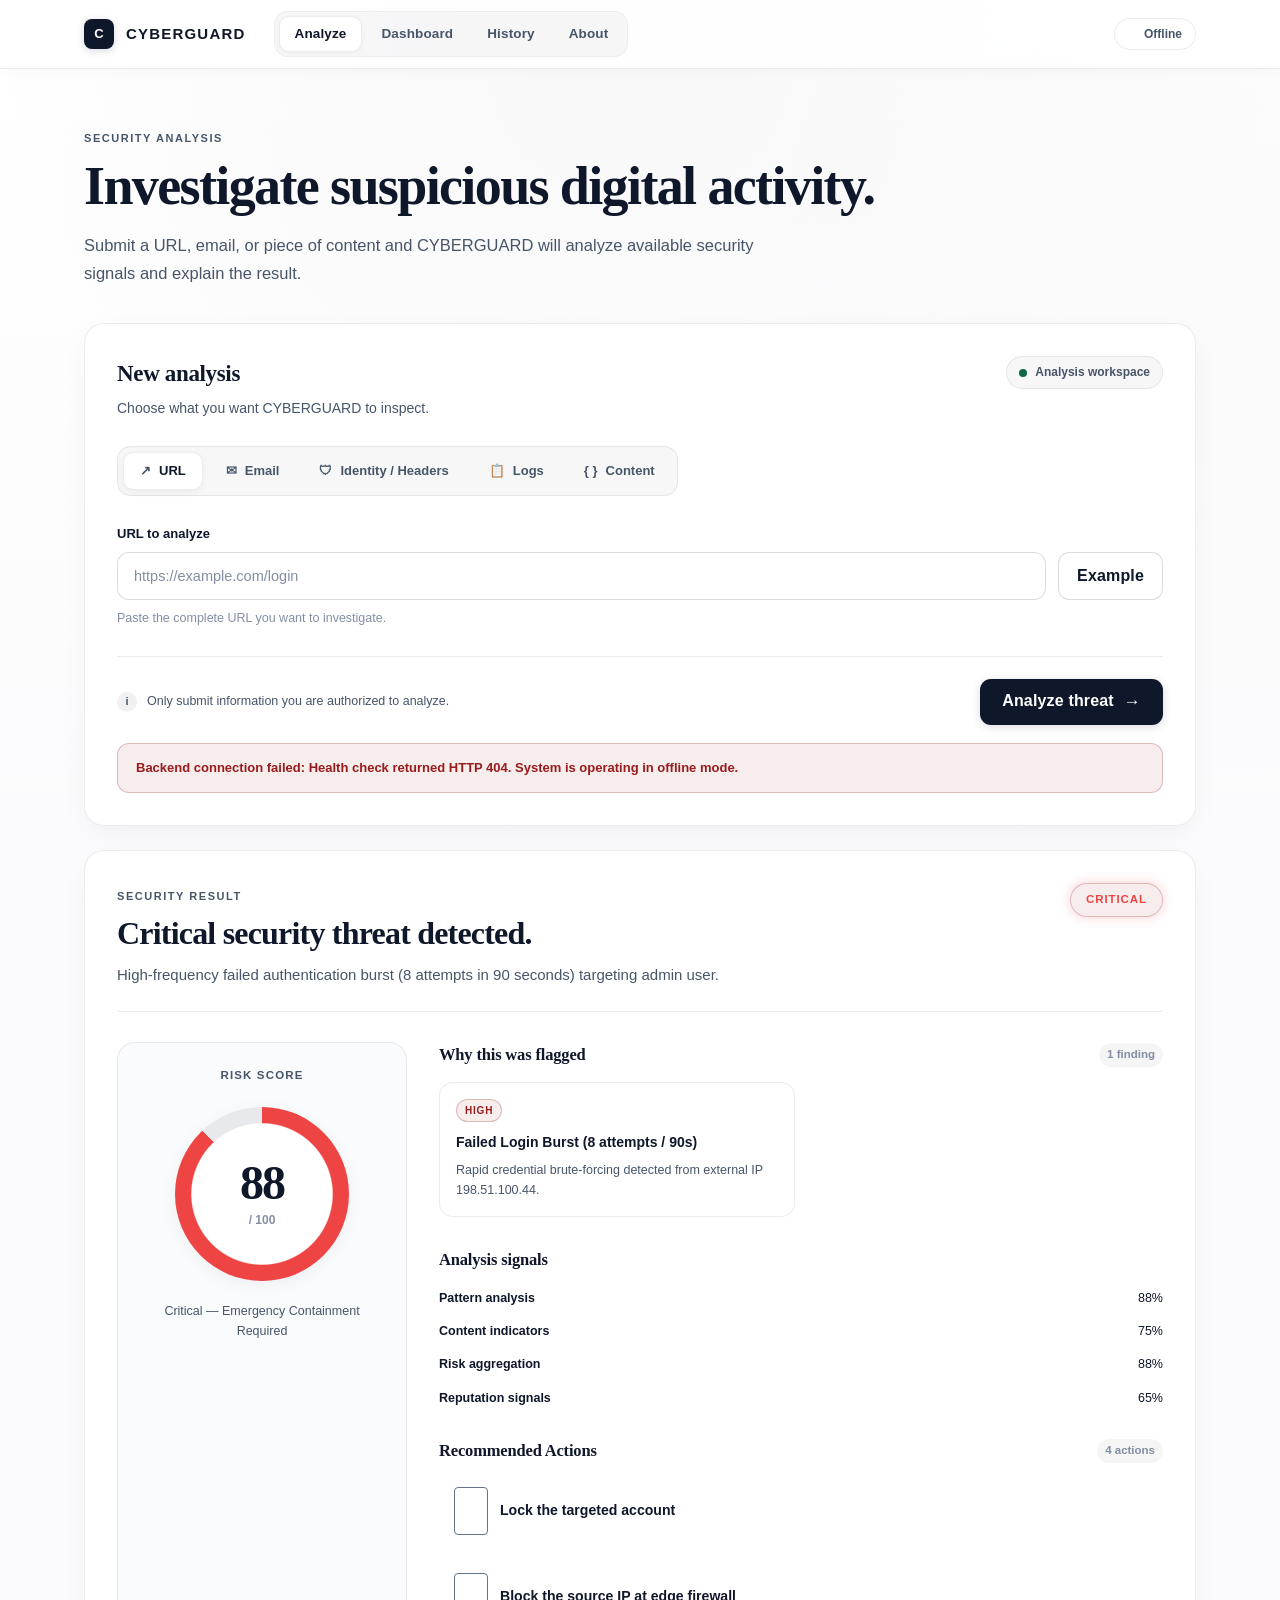
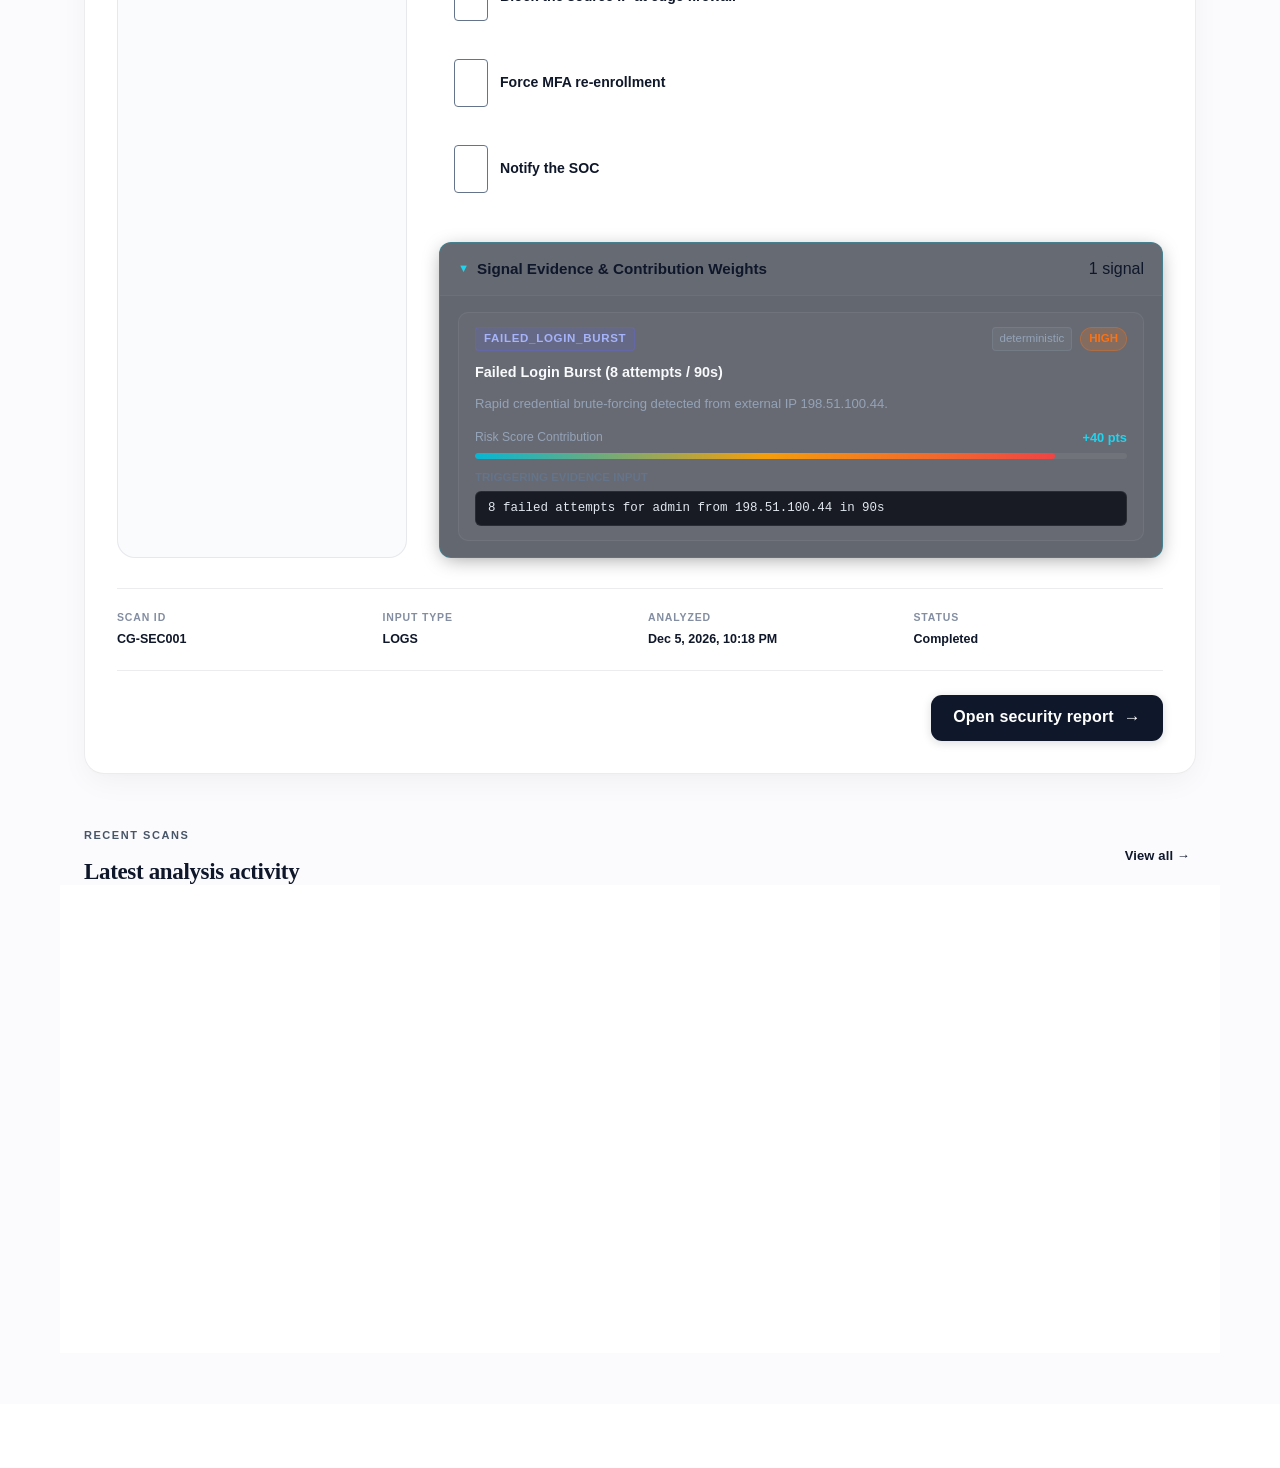
==== commit 395058d0: "feat: add evidence panel with signal weights" ====
--- a/app/frontend/index.html
+++ b/app/frontend/index.html
@@ -330,6 +330,25 @@
                 </div>
                 <div id="recommendations-list" class="recommendations-list"></div>
               </div>
+
+              <!-- EXPANDABLE EVIDENCE PANEL WITH WEIGHTS -->
+              <div class="detail-section evidence-panel-section">
+                <details class="evidence-details" id="evidence-panel-details" open>
+                  <summary class="evidence-summary">
+                    <div style="display: flex; align-items: center; justify-content: space-between; width: 100%;">
+                      <div style="display: flex; align-items: center; gap: 8px;">
+                        <span class="evidence-toggle-icon">▼</span>
+                        <h3 style="margin: 0; font-size: 0.95rem;">Signal Evidence & Contribution Weights</h3>
+                      </div>
+                      <span id="evidence-findings-count" class="pill-count">0 signals</span>
+                    </div>
+                  </summary>
+
+                  <div id="evidence-panel-content" class="evidence-panel-content">
+                    <!-- Populated dynamically: signal_type, severity, weight bar, evidence text, source -->
+                  </div>
+                </details>
+              </div>
             </div>
           </div>
 
--- a/app/frontend/style.css
+++ b/app/frontend/style.css
@@ -801,20 +801,34 @@
 
 .risk-safe {
   background: var(--safe-soft);
-  color: var(--safe);
+  color: #10b981;
   border: 1px solid var(--safe-border);
 }
 
+.risk-low {
+  background: rgba(20, 184, 166, 0.12);
+  color: #14b8a6;
+  border: 1px solid rgba(20, 184, 166, 0.3);
+}
+
+.risk-medium,
 .risk-suspicious {
   background: var(--warning-soft);
-  color: var(--warning);
+  color: #f59e0b;
   border: 1px solid var(--warning-border);
 }
 
 .risk-high {
+  background: rgba(249, 115, 22, 0.12);
+  color: #f97316;
+  border: 1px solid rgba(249, 115, 22, 0.3);
+}
+
+.risk-critical {
   background: var(--danger-soft);
-  color: var(--danger);
+  color: #ef4444;
   border: 1px solid var(--danger-border);
+  box-shadow: 0 0 12px rgba(239, 68, 68, 0.25);
 }
 
 .result-top-actions {
@@ -2951,5 +2965,158 @@
   padding: 8px 0;
 }
 
-
-
+/* --------------------------------------------------------------------------
+   EVIDENCE PANEL WITH SIGNAL WEIGHTS
+   -------------------------------------------------------------------------- */
+
+.evidence-panel-section {
+  margin-top: 20px;
+}
+
+.evidence-details {
+  background: rgba(16, 22, 34, 0.65);
+  border: 1px solid rgba(255, 255, 255, 0.08);
+  border-radius: 12px;
+  overflow: hidden;
+  transition: border-color 0.2s ease, box-shadow 0.2s ease;
+}
+
+.evidence-details[open] {
+  border-color: rgba(6, 182, 212, 0.3);
+  box-shadow: 0 4px 20px -4px rgba(0, 0, 0, 0.4);
+}
+
+.evidence-summary {
+  padding: 14px 18px;
+  cursor: pointer;
+  user-select: none;
+  list-style: none;
+  display: flex;
+  align-items: center;
+  background: rgba(255, 255, 255, 0.02);
+  transition: background 0.15s ease;
+}
+
+.evidence-summary::-webkit-details-marker {
+  display: none;
+}
+
+.evidence-summary:hover {
+  background: rgba(255, 255, 255, 0.05);
+}
+
+.evidence-toggle-icon {
+  font-size: 0.7rem;
+  color: #22d3ee;
+  transition: transform 0.2s ease;
+  display: inline-block;
+}
+
+.evidence-details[open] .evidence-toggle-icon {
+  transform: rotate(0deg);
+}
+
+.evidence-details:not([open]) .evidence-toggle-icon {
+  transform: rotate(-90deg);
+}
+
+.evidence-panel-content {
+  padding: 16px 18px;
+  display: flex;
+  flex-direction: column;
+  gap: 14px;
+  border-top: 1px solid rgba(255, 255, 255, 0.06);
+}
+
+.evidence-item {
+  display: flex;
+  flex-direction: column;
+  gap: 10px;
+  padding: 14px 16px;
+  border-radius: 10px;
+  background: rgba(255, 255, 255, 0.025);
+  border: 1px solid rgba(255, 255, 255, 0.06);
+  transition: border-color 0.2s ease;
+}
+
+.evidence-item:hover {
+  border-color: rgba(255, 255, 255, 0.12);
+}
+
+.evidence-top-meta {
+  display: flex;
+  justify-content: space-between;
+  align-items: center;
+  gap: 10px;
+  flex-wrap: wrap;
+}
+
+.evidence-type-badge {
+  font-size: 0.72rem;
+  font-weight: 700;
+  text-transform: uppercase;
+  letter-spacing: 0.06em;
+  padding: 2px 8px;
+  border-radius: 4px;
+  background: rgba(99, 102, 241, 0.15);
+  color: #a5b4fc;
+  border: 1px solid rgba(99, 102, 241, 0.3);
+}
+
+.evidence-source-tag {
+  font-size: 0.72rem;
+  font-weight: 500;
+  padding: 2px 7px;
+  border-radius: 4px;
+  background: rgba(148, 163, 184, 0.1);
+  color: #94a3b8;
+  border: 1px solid rgba(148, 163, 184, 0.2);
+}
+
+.evidence-weight-row {
+  display: flex;
+  flex-direction: column;
+  gap: 5px;
+  margin-top: 4px;
+}
+
+.evidence-weight-meta {
+  display: flex;
+  justify-content: space-between;
+  align-items: center;
+  font-size: 0.76rem;
+  color: #94a3b8;
+}
+
+.evidence-weight-meta strong {
+  color: #22d3ee;
+  font-size: 0.8rem;
+}
+
+.evidence-bar-bg {
+  width: 100%;
+  height: 6px;
+  background: rgba(255, 255, 255, 0.06);
+  border-radius: 9999px;
+  overflow: hidden;
+}
+
+.evidence-bar-fill {
+  height: 100%;
+  background: linear-gradient(90deg, #06b6d4, #f59e0b, #ef4444);
+  border-radius: 9999px;
+  transition: width 0.4s ease;
+}
+
+.evidence-snippet {
+  font-family: ui-monospace, SFMono-Regular, Menlo, Monaco, Consolas, monospace;
+  font-size: 0.78rem;
+  padding: 8px 12px;
+  background: rgba(4, 8, 16, 0.8);
+  border: 1px solid rgba(255, 255, 255, 0.08);
+  border-radius: 6px;
+  color: #e2e8f0;
+  word-break: break-all;
+  white-space: pre-wrap;
+  line-height: 1.4;
+}
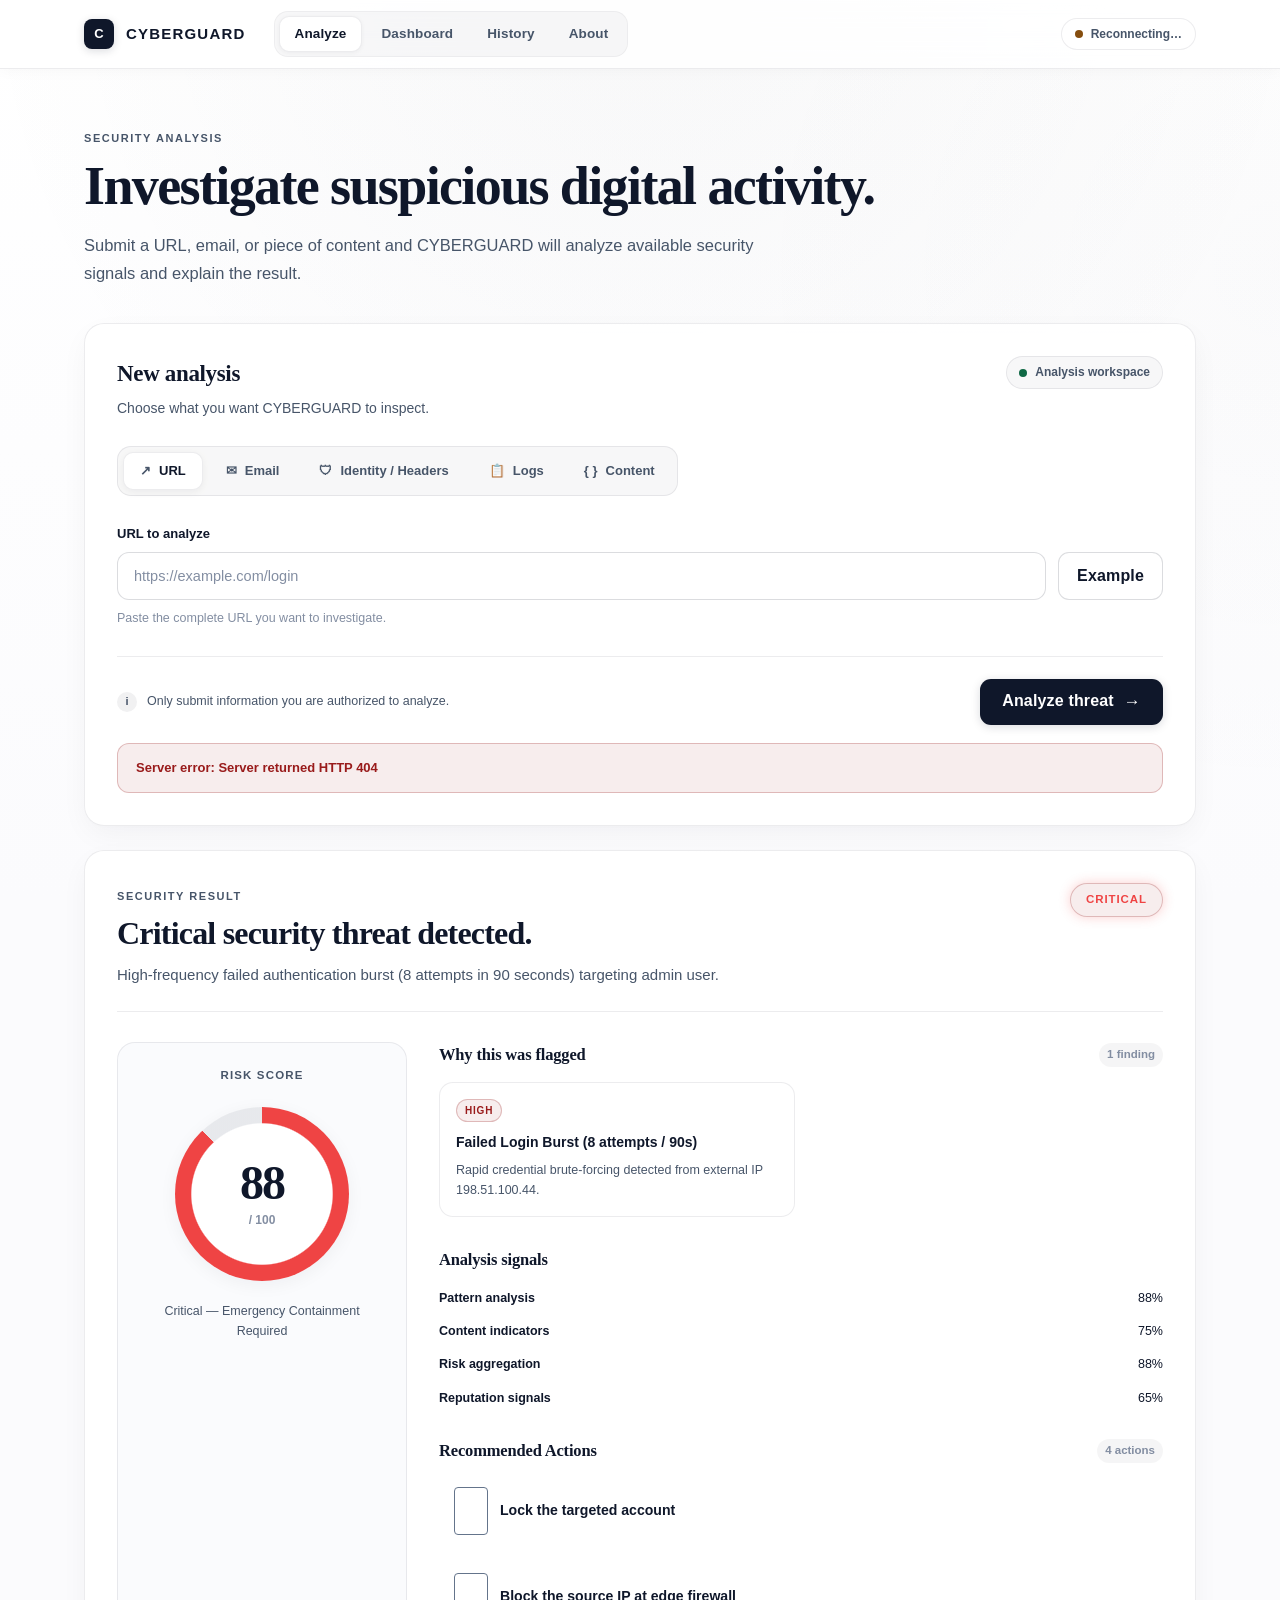
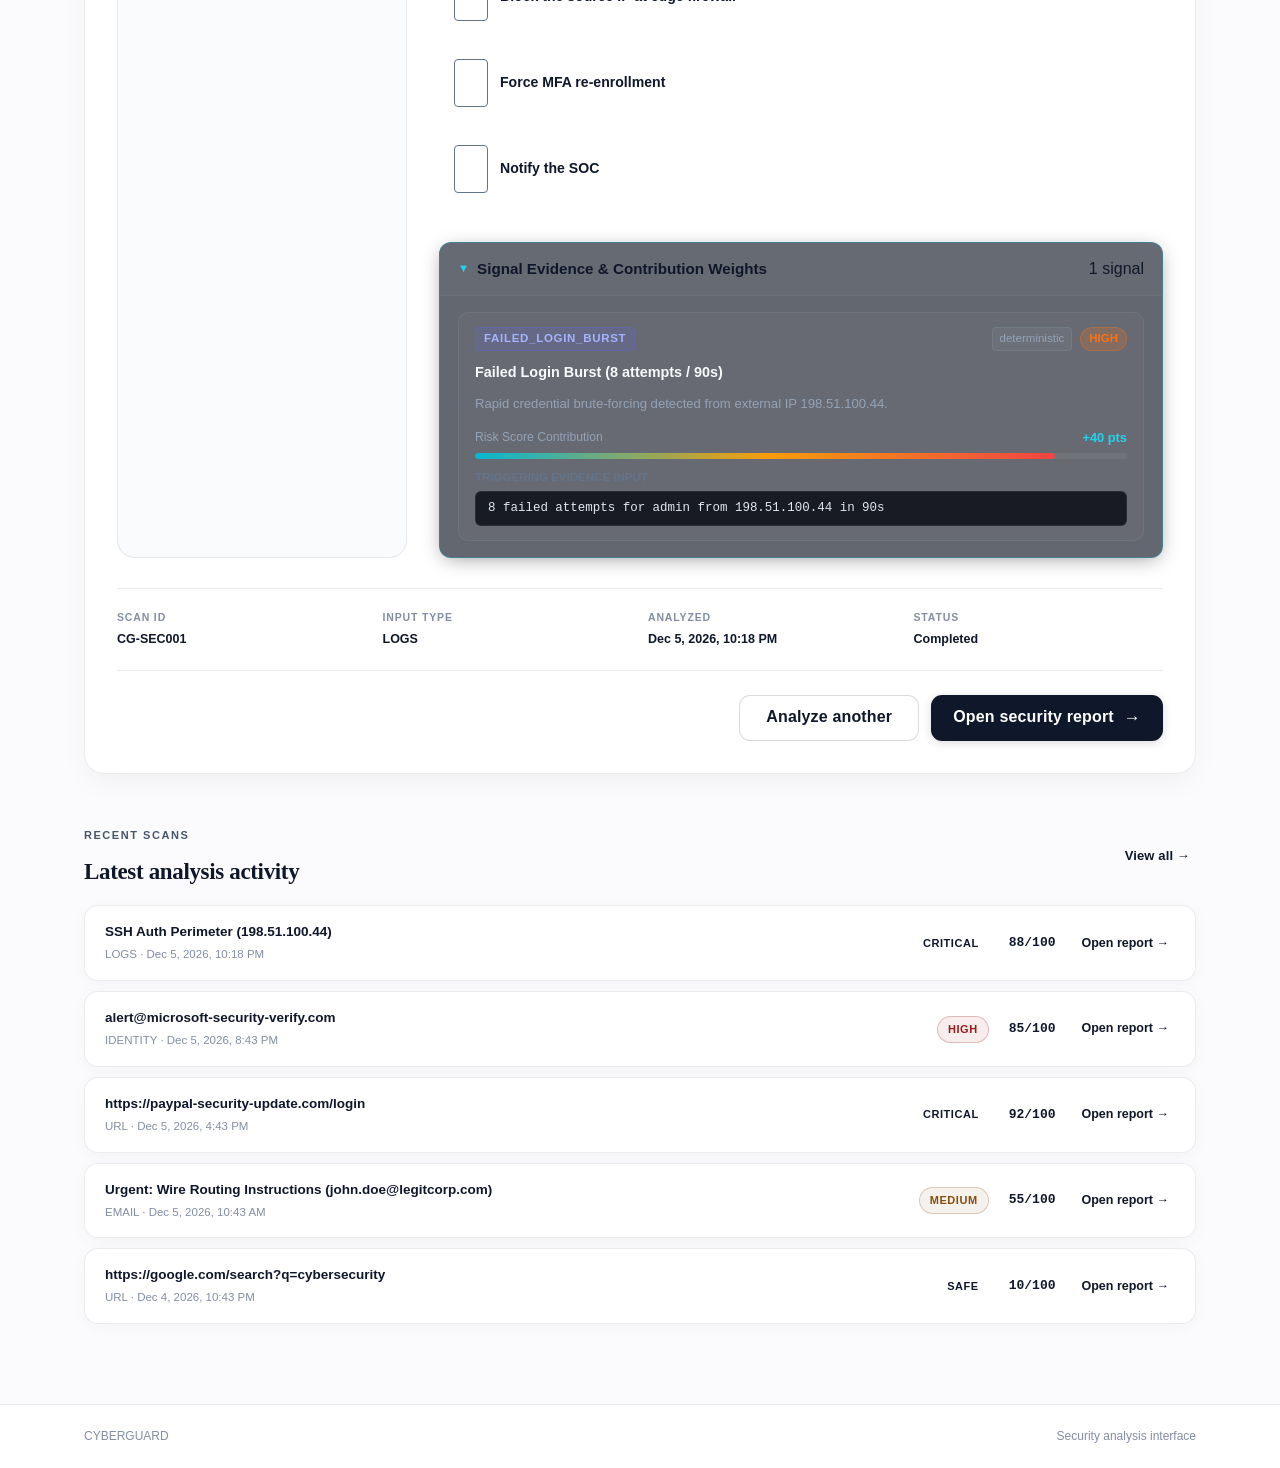
==== commit 5ff1d71c: "fix: surface network errors and fix stuck reconnecting state" ====
--- a/app/frontend/index.html
+++ b/app/frontend/index.html
@@ -29,6 +29,7 @@
       <div class="system-state" id="connection-pill">
         <span class="state-dot" id="connection-dot"></span>
         <span id="connection-text">Online</span>
+        <button id="connection-retry-btn" class="connection-retry-btn" type="button" style="display: none;" title="Retry backend connection">Retry</button>
       </div>
     </div>
   </header>
--- a/app/frontend/style.css
+++ b/app/frontend/style.css
@@ -253,6 +253,26 @@
 
 .state-dot.offline {
   background: var(--high);
+}
+
+.connection-retry-btn {
+  background: rgba(239, 68, 68, 0.2);
+  border: 1px solid rgba(239, 68, 68, 0.45);
+  color: #fca5a5;
+  font-size: 0.72rem;
+  font-weight: 600;
+  padding: 2px 8px;
+  border-radius: 4px;
+  cursor: pointer;
+  margin-left: 6px;
+  transition: all 0.15s ease;
+  line-height: 1.2;
+}
+
+.connection-retry-btn:hover {
+  background: rgba(239, 68, 68, 0.35);
+  border-color: #ef4444;
+  color: #ffffff;
 }
 
 /* --------------------------------------------------------------------------
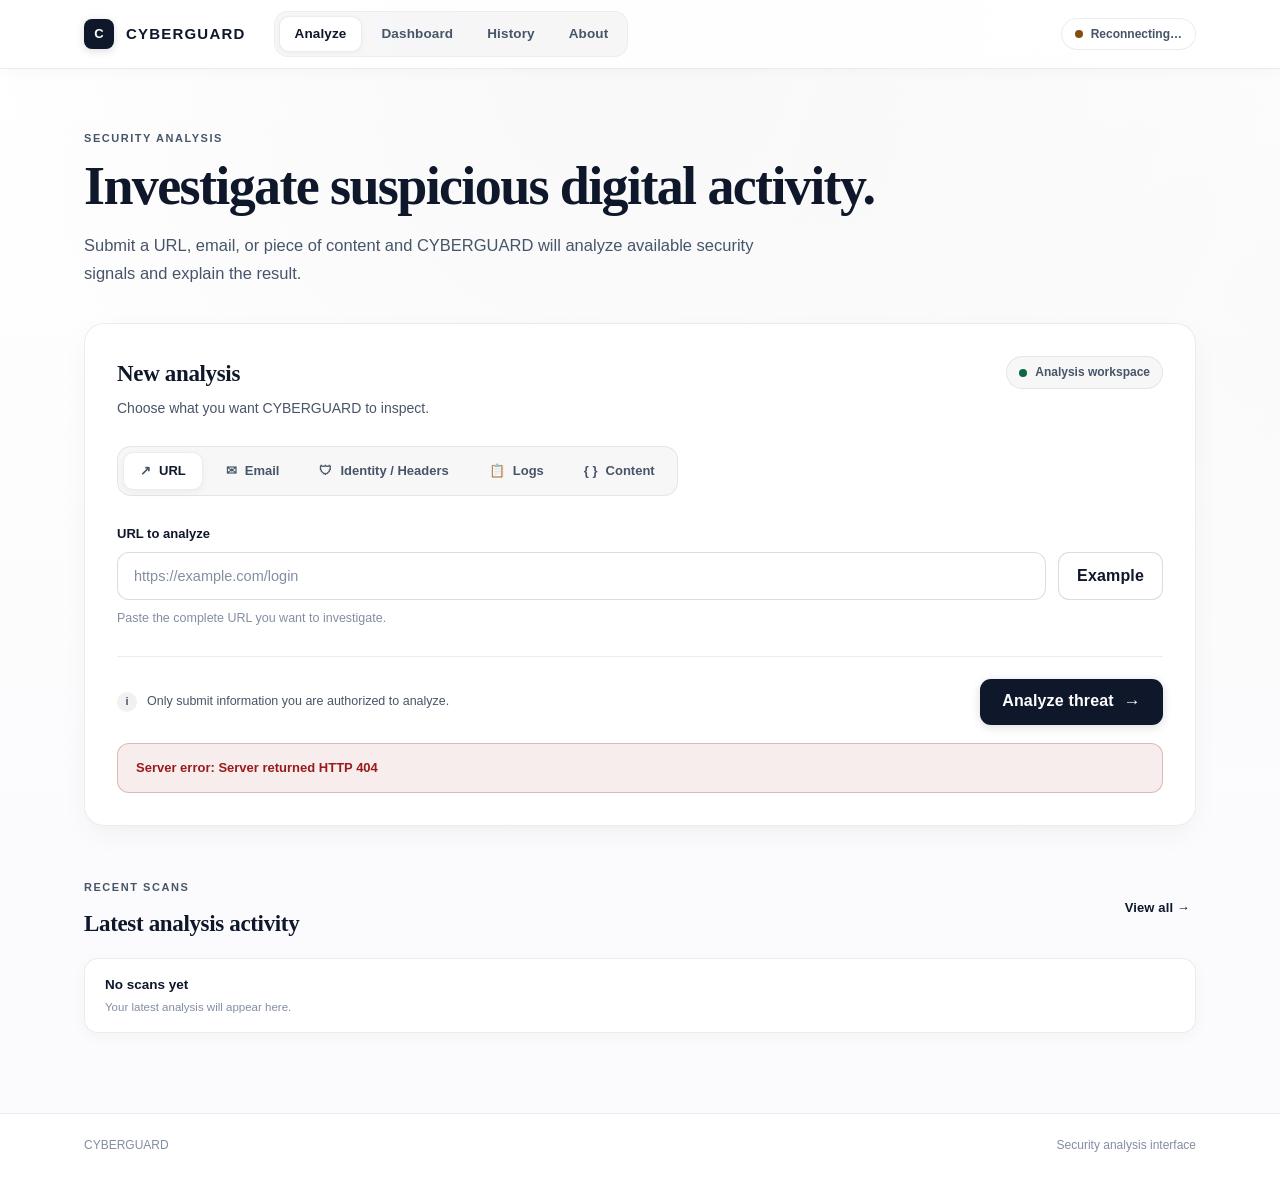
==== commit c53e9780: "fix: remove phantom scan history entries" ====
--- a/app/frontend/index.html
+++ b/app/frontend/index.html
@@ -517,6 +517,7 @@
               <button class="filter-button" data-filter="suspicious" type="button">Suspicious</button>
               <button class="filter-button" data-filter="high" type="button">High risk</button>
             </div>
+            <button id="clear-history-btn" class="clear-history-button" type="button" title="Clear all past scans">Clear history</button>
           </div>
 
           <div id="history-list" class="history-list"></div>
--- a/app/frontend/style.css
+++ b/app/frontend/style.css
@@ -1477,8 +1477,31 @@
 }
 
 .history-toolbar {
+  display: flex;
+  justify-content: space-between;
+  align-items: center;
+  flex-wrap: wrap;
+  gap: 12px;
   padding-bottom: 20px;
   border-bottom: 1px solid var(--border);
+}
+
+.clear-history-button {
+  padding: 8px 14px;
+  border: 1px solid rgba(239, 68, 68, 0.35);
+  border-radius: 9px;
+  background: rgba(239, 68, 68, 0.1);
+  color: #fca5a5;
+  font-size: 12px;
+  font-weight: 600;
+  cursor: pointer;
+  transition: all 0.18s ease;
+}
+
+.clear-history-button:hover {
+  background: rgba(239, 68, 68, 0.25);
+  border-color: #ef4444;
+  color: #ffffff;
 }
 
 .history-filters {
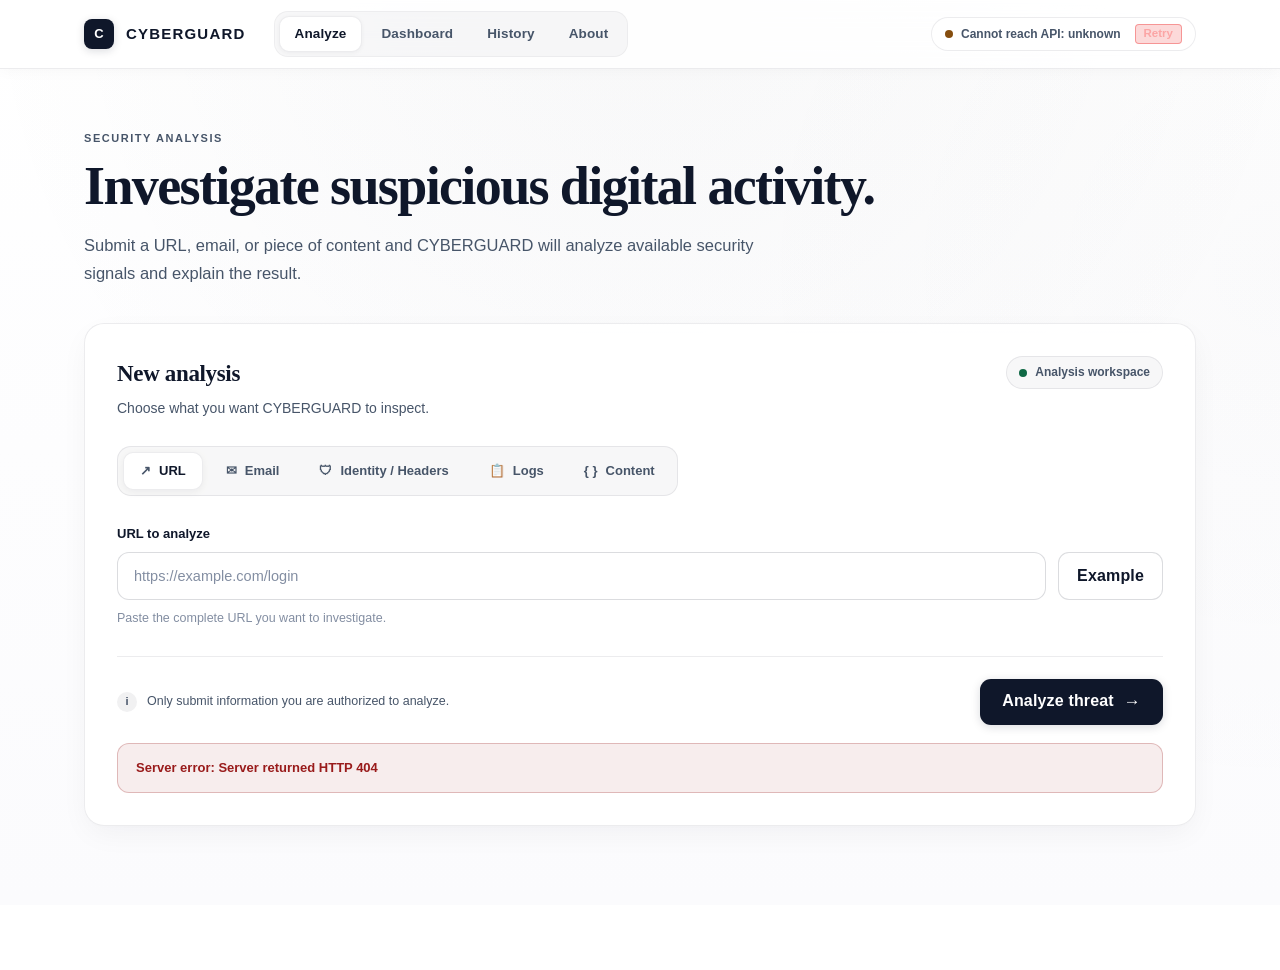
==== commit 21197145: "fix: move scan history to History tab, hide on Analyze until session has scans" ====
--- a/app/frontend/index.html
+++ b/app/frontend/index.html
@@ -371,7 +371,7 @@
 
             <div>
               <span>Status</span>
-              <strong>Completed</strong>
+              <strong id="result-status-text">Completed</strong>
             </div>
           </div>
 
@@ -464,21 +464,6 @@
           </div>
         </section>
 
-        <!-- RECENT SCANS -->
-        <section class="recent-section">
-          <div class="section-heading">
-            <div>
-              <div class="eyebrow">RECENT SCANS</div>
-              <h2>Latest analysis activity</h2>
-            </div>
-
-            <button class="text-button" data-view="history" type="button">
-              View all →
-            </button>
-          </div>
-
-          <div id="recent-scans" class="recent-list"></div>
-        </section>
 
       </div>
     </section>
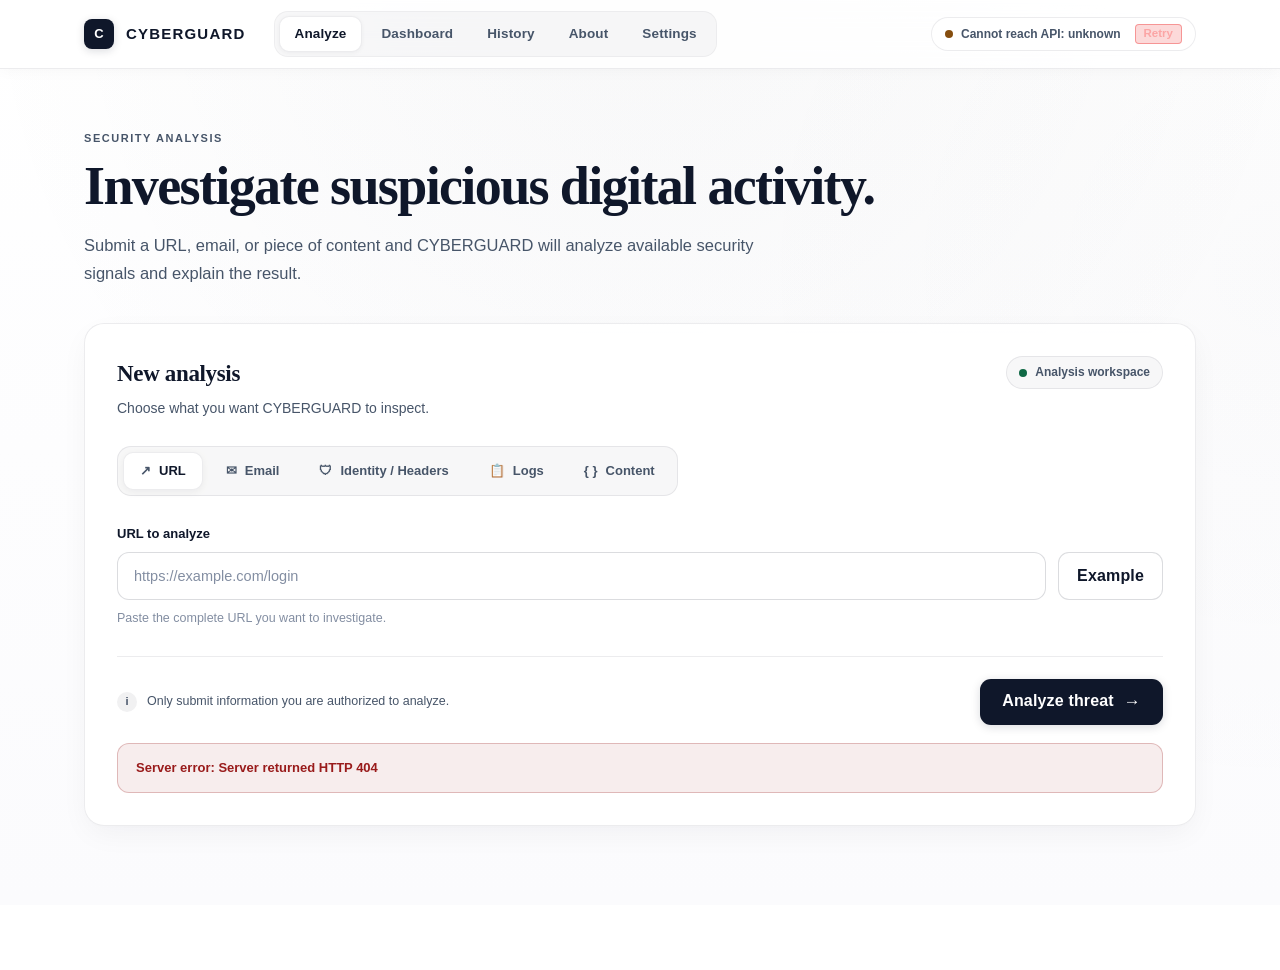
==== commit 33704c06: "feat: add optional shared-secret API key" ====
--- a/app/frontend/index.html
+++ b/app/frontend/index.html
@@ -24,6 +24,7 @@
         <button class="nav-link" data-view="dashboard" type="button">Dashboard</button>
         <button class="nav-link" data-view="history" type="button">History</button>
         <button class="nav-link" data-view="about" type="button">About</button>
+        <button class="nav-link" id="nav-settings-btn" type="button">Settings</button>
       </nav>
 
       <div class="system-state" id="connection-pill">
@@ -602,6 +603,28 @@
     </section>
   </main>
 
+  <!-- SETTINGS MODAL -->
+  <dialog id="settings-modal" class="modal">
+    <div class="modal-content" style="padding: 24px; max-width: 400px; background: var(--bg-card); border-radius: 8px; border: 1px solid var(--border-color); color: var(--text-primary);">
+      <h2 style="margin-top: 0; margin-bottom: 16px;">Connection Settings</h2>
+      <div style="margin-bottom: 12px;">
+        <label for="settings-api-url" style="display: block; margin-bottom: 4px; font-weight: 500;">API URL</label>
+        <input type="url" id="settings-api-url" placeholder="http://localhost:8000" style="width: 100%; padding: 8px; background: var(--bg-input); border: 1px solid var(--border-color); color: white; border-radius: 4px;" />
+      </div>
+      <div style="margin-bottom: 16px;">
+        <label for="settings-api-key" style="display: block; margin-bottom: 4px; font-weight: 500;">API Key</label>
+        <input type="password" id="settings-api-key" placeholder="Optional shared secret" style="width: 100%; padding: 8px; background: var(--bg-input); border: 1px solid var(--border-color); color: white; border-radius: 4px;" />
+      </div>
+      <div style="display: flex; gap: 8px; margin-bottom: 16px;">
+        <button id="settings-test-btn" type="button" class="secondary-button">Test connection</button>
+        <div style="flex-grow: 1;"></div>
+        <button id="settings-close-btn" type="button" class="secondary-button">Cancel</button>
+        <button id="settings-save-btn" type="button" class="primary-button">Save</button>
+      </div>
+      <div id="settings-test-result" style="font-size: 0.9em; white-space: pre-line; line-height: 1.4;"></div>
+    </div>
+  </dialog>
+
   <footer class="footer">
     <div class="footer-inner">
       <span>CYBERGUARD</span>
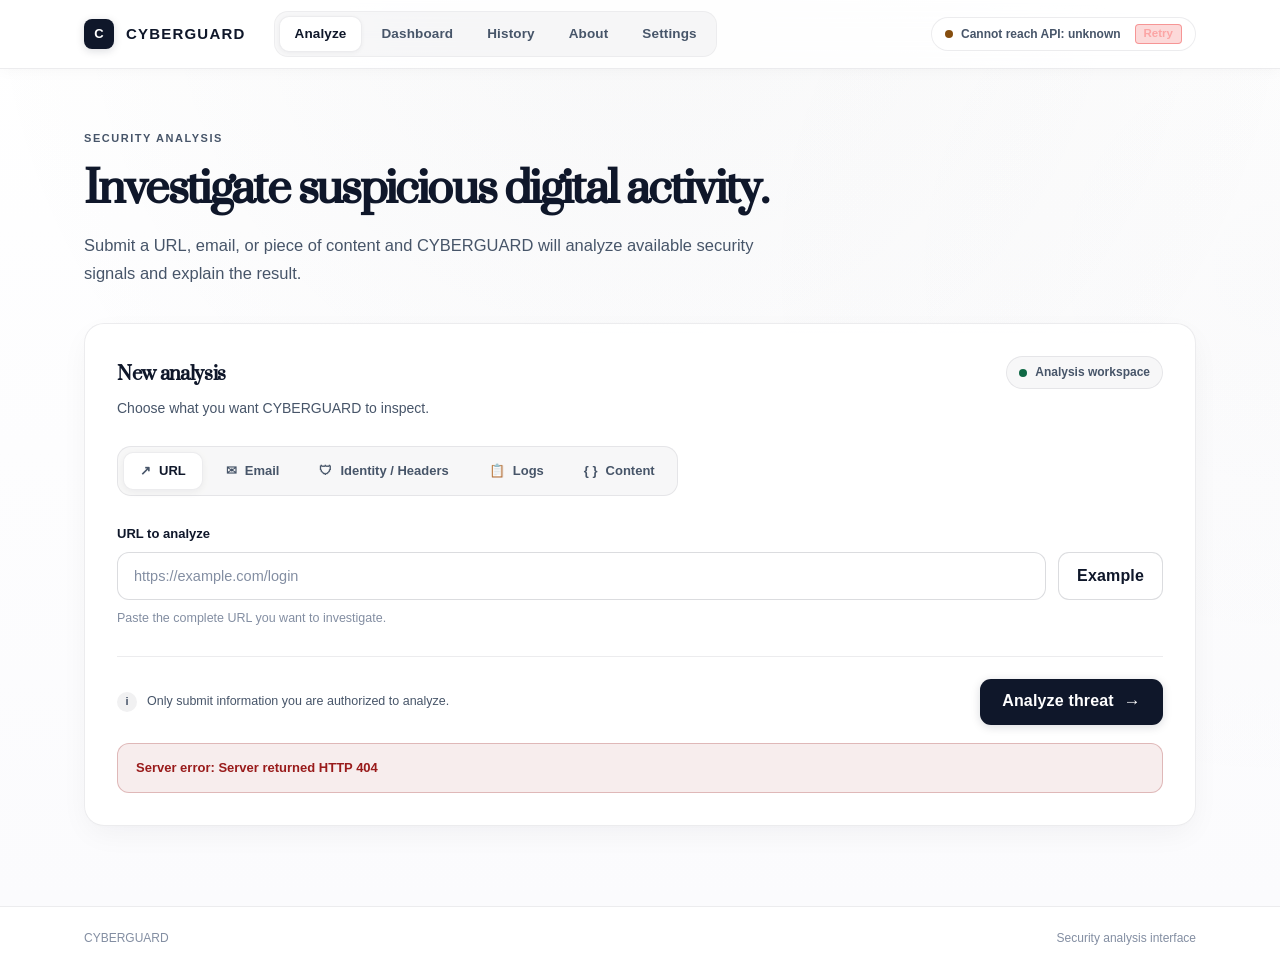
==== commit 44ff5ac9: "fix(ui): apply new serif typography, fix risk scoring calculation and UI, remove checkboxes" ====
--- a/app/frontend/index.html
+++ b/app/frontend/index.html
@@ -8,6 +8,9 @@
     content="CYBERGUARD - Analyze suspicious URLs, emails, and digital content."
   />
   <title>CYBERGUARD</title>
+  <link rel="preconnect" href="https://fonts.googleapis.com">
+  <link rel="preconnect" href="https://fonts.gstatic.com" crossorigin>
+  <link href="https://fonts.googleapis.com/css2?family=Suranna&display=swap" rel="stylesheet">
   <link rel="stylesheet" href="style.css" />
 </head>
 
--- a/app/frontend/style.css
+++ b/app/frontend/style.css
@@ -54,7 +54,7 @@
   --max-width: 1160px;
 
   /* Typography Stacks */
-  --font-serif: "Newsreader", "Charter", "Georgia", "Cambria", "Times New Roman", Times, serif;
+  --font-serif: "Suranna", "Newsreader", "Charter", "Georgia", "Cambria", "Times New Roman", Times, serif;
   --font-sans: Inter, -apple-system, BlinkMacSystemFont, "Segoe UI", Roboto, sans-serif;
   --font-mono: "SFMono-Regular", Consolas, "Liberation Mono", Menlo, Courier, monospace;
 }
@@ -779,6 +779,7 @@
   margin-top: 24px;
   padding: 32px;
   animation: cardEntrance 0.35s ease-out;
+  font-family: var(--font-serif);
 }
 
 .result-top {
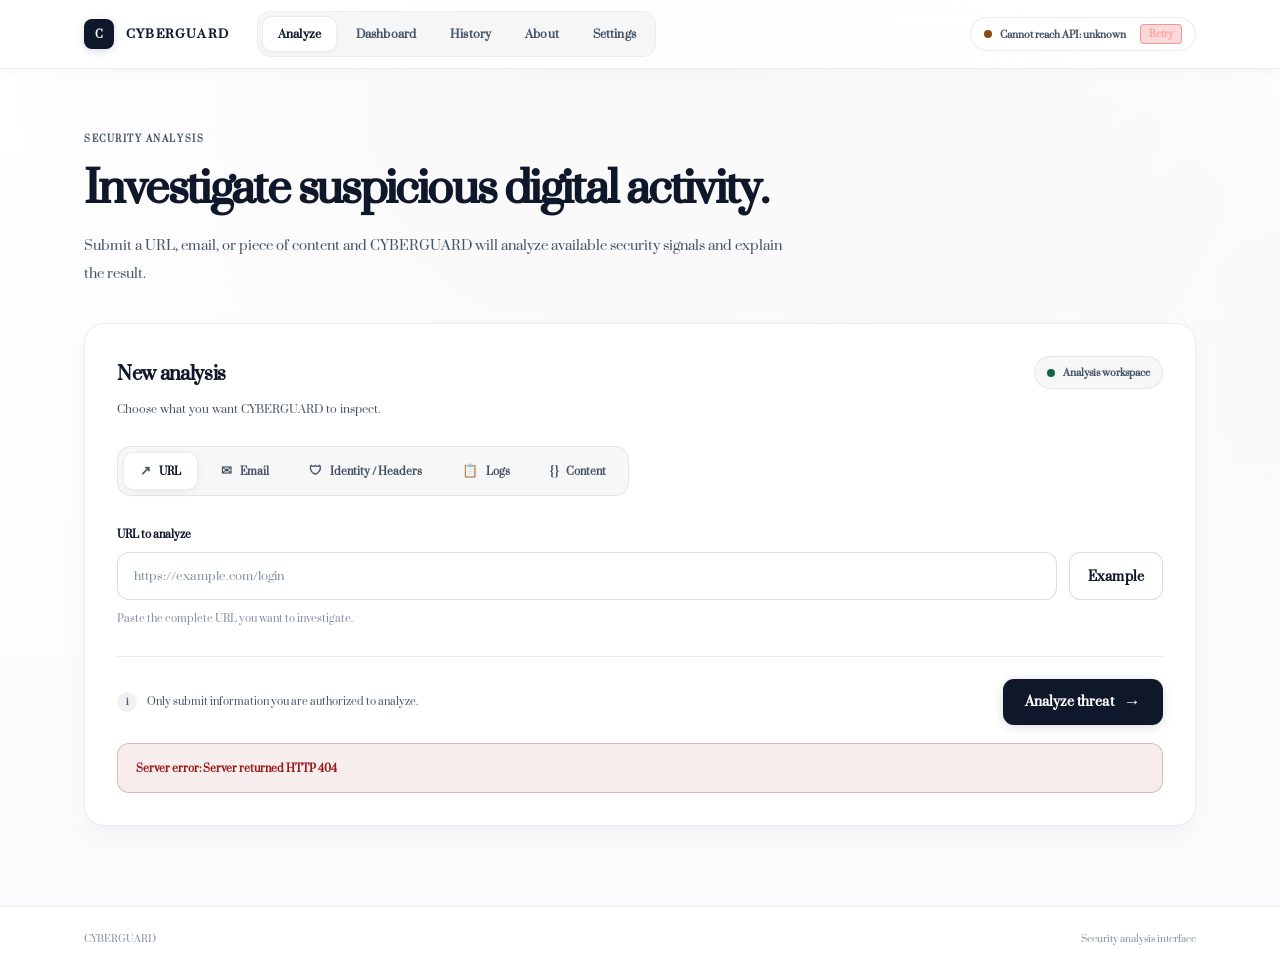
==== commit f1840897: "chore: fix broken references and remove half-finished features" ====
--- a/app/frontend/index.html
+++ b/app/frontend/index.html
@@ -594,10 +594,7 @@
             <a href="https://ombharati.github.io/CYBERGUARD/" target="_blank" rel="noopener noreferrer" class="secondary-button" style="text-decoration: none; display: inline-flex; align-items: center; gap: 8px;">
               <span>🌐 GitHub Pages App</span>
             </a>
-            <a href="https://apart-season-gods-stopping.trycloudflare.com" target="_blank" rel="noopener noreferrer" class="secondary-button" style="text-decoration: none; display: inline-flex; align-items: center; gap: 8px;">
-              <span>⚡ Live AI Server Subdomain</span>
-            </a>
-            <a href="http://localhost:8000/docs" target="_blank" rel="noopener noreferrer" class="secondary-button" style="text-decoration: none; display: inline-flex; align-items: center; gap: 8px;">
+            <a href="/docs" target="_blank" rel="noopener noreferrer" class="secondary-button" style="text-decoration: none; display: inline-flex; align-items: center; gap: 8px;">
               <span>📖 API Docs (Swagger)</span>
             </a>
           </div>
--- a/app/frontend/style.css
+++ b/app/frontend/style.css
@@ -82,7 +82,7 @@
     linear-gradient(180deg, #ffffff 0%, #fbfbfd 100%);
   background-attachment: fixed;
   color: var(--text);
-  font-family: var(--font-sans);
+  font-family: var(--font-serif);
   line-height: 1.55;
   -webkit-font-smoothing: antialiased;
   -moz-osx-font-smoothing: grayscale;
@@ -2452,66 +2452,26 @@
 
 .recommendation-item {
   display: flex;
-  align-items: center;
-  gap: 12px;
+  align-items: flex-start;
+  gap: 10px;
   padding: 10px 14px;
   border-radius: 8px;
-  background: rgba(255, 255, 255, 0.03);
-  border: 1px solid rgba(255, 255, 255, 0.08);
-  font-size: 0.88rem;
-  color: var(--text, #f1f5f9);
-  cursor: pointer;
+  background: rgba(15, 23, 42, 0.02);
+  border: 1px solid var(--border);
+  font-size: 0.95rem;
+  color: var(--text);
+  font-family: var(--font-serif);
+  line-height: 1.5;
   transition: all 0.2s ease;
 }
 
 .recommendation-item:hover {
-  background: rgba(255, 255, 255, 0.06);
-  border-color: rgba(255, 255, 255, 0.16);
-}
-
-.rec-checkbox {
-  appearance: none;
-  -webkit-appearance: none;
-  width: 17px;
-  height: 17px;
-  border: 1.5px solid #64748b;
-  border-radius: 4px;
-  background: transparent;
-  display: inline-grid;
-  place-content: center;
-  cursor: pointer;
-  flex-shrink: 0;
-  margin: 0;
-  transition: all 0.15s ease;
-}
-
-.rec-checkbox:hover {
-  border-color: #06b6d4;
-}
-
-.rec-checkbox:checked {
-  background: #06b6d4;
-  border-color: #06b6d4;
-}
-
-.rec-checkbox:checked::after {
-  content: "";
-  width: 4px;
-  height: 8px;
-  border: solid #040810;
-  border-width: 0 2px 2px 0;
-  transform: rotate(45deg);
-  margin-top: -2px;
-}
-
-.rec-checkbox:checked + .rec-text {
-  text-decoration: line-through;
-  opacity: 0.55;
+  background: rgba(15, 23, 42, 0.04);
+  border-color: var(--border-strong);
 }
 
 .rec-text {
-  line-height: 1.4;
-  user-select: none;
+  line-height: 1.5;
 }
 
 /* --------------------------------------------------------------------------
@@ -3018,16 +2978,17 @@
 }
 
 .evidence-details {
-  background: rgba(16, 22, 34, 0.65);
-  border: 1px solid rgba(255, 255, 255, 0.08);
+  background: var(--surface);
+  border: 1px solid var(--border);
   border-radius: 12px;
   overflow: hidden;
+  box-shadow: var(--shadow-sm);
   transition: border-color 0.2s ease, box-shadow 0.2s ease;
 }
 
 .evidence-details[open] {
-  border-color: rgba(6, 182, 212, 0.3);
-  box-shadow: 0 4px 20px -4px rgba(0, 0, 0, 0.4);
+  border-color: rgba(6, 182, 212, 0.4);
+  box-shadow: var(--shadow-md);
 }
 
 .evidence-summary {
@@ -3037,7 +2998,8 @@
   list-style: none;
   display: flex;
   align-items: center;
-  background: rgba(255, 255, 255, 0.02);
+  background: rgba(15, 23, 42, 0.02);
+  border-radius: 8px;
   transition: background 0.15s ease;
 }
 
@@ -3046,12 +3008,12 @@
 }
 
 .evidence-summary:hover {
-  background: rgba(255, 255, 255, 0.05);
+  background: rgba(15, 23, 42, 0.04);
 }
 
 .evidence-toggle-icon {
   font-size: 0.7rem;
-  color: #22d3ee;
+  color: var(--text-soft);
   transition: transform 0.2s ease;
   display: inline-block;
 }
@@ -3069,7 +3031,7 @@
   display: flex;
   flex-direction: column;
   gap: 14px;
-  border-top: 1px solid rgba(255, 255, 255, 0.06);
+  border-top: 1px solid var(--border);
 }
 
 .evidence-item {
@@ -3078,13 +3040,15 @@
   gap: 10px;
   padding: 14px 16px;
   border-radius: 10px;
-  background: rgba(255, 255, 255, 0.025);
-  border: 1px solid rgba(255, 255, 255, 0.06);
-  transition: border-color 0.2s ease;
+  background: rgba(255, 255, 255, 0.8);
+  border: 1px solid var(--border);
+  box-shadow: 0 2px 8px rgba(15, 23, 42, 0.03);
+  transition: border-color 0.2s ease, box-shadow 0.2s ease;
 }
 
 .evidence-item:hover {
-  border-color: rgba(255, 255, 255, 0.12);
+  border-color: var(--border-strong);
+  box-shadow: 0 4px 12px rgba(15, 23, 42, 0.06);
 }
 
 .evidence-top-meta {
@@ -3102,19 +3066,19 @@
   letter-spacing: 0.06em;
   padding: 2px 8px;
   border-radius: 4px;
-  background: rgba(99, 102, 241, 0.15);
-  color: #a5b4fc;
-  border: 1px solid rgba(99, 102, 241, 0.3);
+  background: rgba(15, 23, 42, 0.06);
+  color: var(--text-soft);
+  border: 1px solid var(--border);
 }
 
 .evidence-source-tag {
   font-size: 0.72rem;
-  font-weight: 500;
+  font-weight: 600;
   padding: 2px 7px;
   border-radius: 4px;
-  background: rgba(148, 163, 184, 0.1);
-  color: #94a3b8;
-  border: 1px solid rgba(148, 163, 184, 0.2);
+  background: rgba(15, 23, 42, 0.04);
+  color: var(--text-muted);
+  border: 1px solid var(--border);
 }
 
 .evidence-weight-row {
@@ -3129,37 +3093,37 @@
   justify-content: space-between;
   align-items: center;
   font-size: 0.76rem;
-  color: #94a3b8;
+  color: var(--text-soft);
 }
 
 .evidence-weight-meta strong {
-  color: #22d3ee;
+  color: var(--text);
   font-size: 0.8rem;
 }
 
 .evidence-bar-bg {
   width: 100%;
   height: 6px;
-  background: rgba(255, 255, 255, 0.06);
+  background: rgba(15, 23, 42, 0.1);
   border-radius: 9999px;
   overflow: hidden;
 }
 
 .evidence-bar-fill {
   height: 100%;
-  background: linear-gradient(90deg, #06b6d4, #f59e0b, #ef4444);
+  background: linear-gradient(90deg, var(--safe), var(--warning), var(--danger));
   border-radius: 9999px;
   transition: width 0.4s ease;
 }
 
 .evidence-snippet {
-  font-family: ui-monospace, SFMono-Regular, Menlo, Monaco, Consolas, monospace;
+  font-family: var(--font-mono);
   font-size: 0.78rem;
   padding: 8px 12px;
-  background: rgba(4, 8, 16, 0.8);
-  border: 1px solid rgba(255, 255, 255, 0.08);
+  background: rgba(15, 23, 42, 0.03);
+  border: 1px solid var(--border);
   border-radius: 6px;
-  color: #e2e8f0;
+  color: var(--text);
   word-break: break-all;
   white-space: pre-wrap;
   line-height: 1.4;
